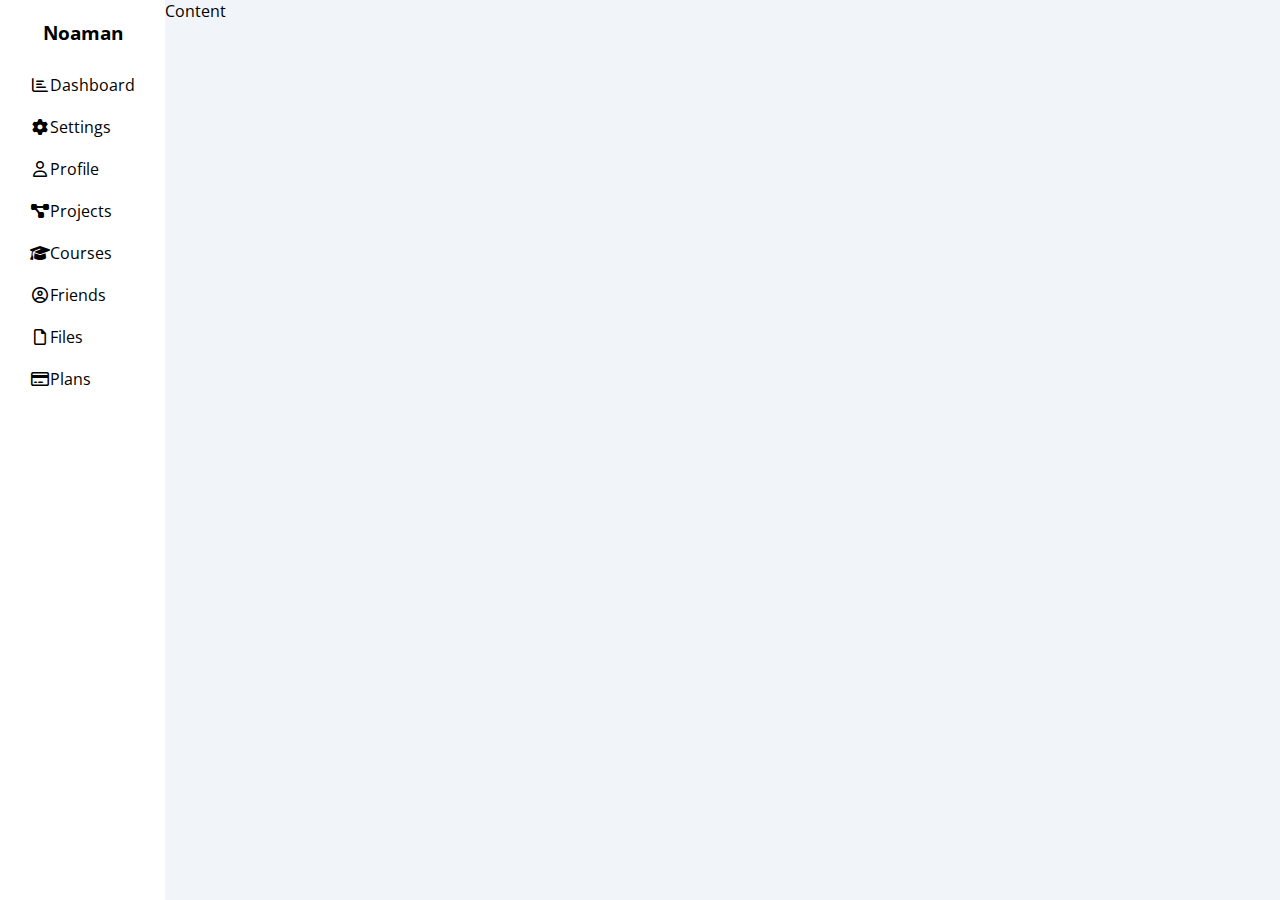
==== index.html @ 3644fedb "Set The Aside" ====
<!DOCTYPE html>
<html lang="en">

<head>
  <meta charset="UTF-8">
  <meta http-equiv="X-UA-Compatible" content="IE=edge">
  <meta name="viewport" content="width=device-width, initial-scale=1.0">
  <link rel="stylesheet" href="CSS/master.css">
  <link rel="stylesheet" href="CSS/framework.css">
  <link rel="stylesheet" href="CSS/all.min.css">

  <link rel="preconnect" href="https://fonts.googleapis.com">
  <link rel="preconnect" href="https://fonts.gstatic.com" crossorigin>
  <link href="https://fonts.googleapis.com/css2?family=Open+Sans:wght@300;500&display=swap" rel="stylesheet">


  <title>Noaman ? Template 4 Elzero</title>
</head>

<body>

  <main class="d-flex">
    <aside class="bg-white p-20 p-relative">
      <h3 class="p-relative text-c mt-0">Noaman</h3>
      <ul>
        <li><a class="active d-flex align-center fs-14 c-black rad-6 p-10" href="index.html" class="active"><i class="fa-regular fa-chart-bar fa-fw"></i><span>Dashboard</span></a></li>
        <li><a class="d-flex align-center fs-14 c-black rad-6 p-10" href="setting.html"><i class="fa-solid fa-gear fa-fw"></i><span>Settings</span></a></li>
        <li><a class="d-flex align-center fs-14 c-black rad-6 p-10" href="profile.html"><i class="fa-regular fa-user fa-fw"></i><span>Profile</span></a></li>
        <li><a class="d-flex align-center fs-14 c-black rad-6 p-10" href="projects.html"><i class="fa-solid fa-diagram-project fa-fw"></i><span>Projects</span></a></li>
        <li><a class="d-flex align-center fs-14 c-black rad-6 p-10" href="courses.html"><i class= "fa-solid fa-graduation-cap fa-fw"></i><span>Courses</span></a></li>
        <li><a class="d-flex align-center fs-14 c-black rad-6 p-10" href="friends.html"><i class= "fa-regular fa-circle-user fa-fw"></i><span>Friends</span></a></li>
        <li><a class="d-flex align-center fs-14 c-black rad-6 p-10" href="files.html"><i class= "fa-regular fa-file fa-fw"></i><span>Files</span></a></li>
        <li><a class="d-flex align-center fs-14 c-black rad-6 p-10" href="plans.html"><i class= "fa-regular fa-credit-card fa-fw"></i><span>Plans</span></a></li>
      </ul>

    </aside>
    <section class="content">Content</section>
  </main>

</body>

</html>
---- CSS/master.css ----
* {
  box-sizing: border-box;
}

body {
  margin: 0;
  font-family: "Open Sans", sans-serif;
}
*:focus {
  outline: none;
}
a {
  text-decoration: none;
}

ul {
  list-style: none;
  padding: 0;
}
main {
  min-height: 100vh;
  background-color: #f1f5f9;
}
body { background-color: #eee;}
---- CSS/framework.css ----
.p-10 {
  padding: 10px;
}
.p-20 {
  padding: 20px;
}
.pt-20 {
  padding-top: 20px;
}
 
.m-20 {
  margin: 20px;
}
.mt-0 {
  margin-top: 0;
}

.bg-eee {
  background-color: #eee;
}
.bg-white {
  background-color: white;
}

.c-black {
  color: black;
}

.rad-6 {
  border-radius: 6px;
}

.d-flex {
  display: flex;
}
.align-center {
  align-items: center;
}
.p-relative {
  position: relative;
}

.text-c {
  text-align: center;
}

.fs-16 {
  font-size: 16px;
}
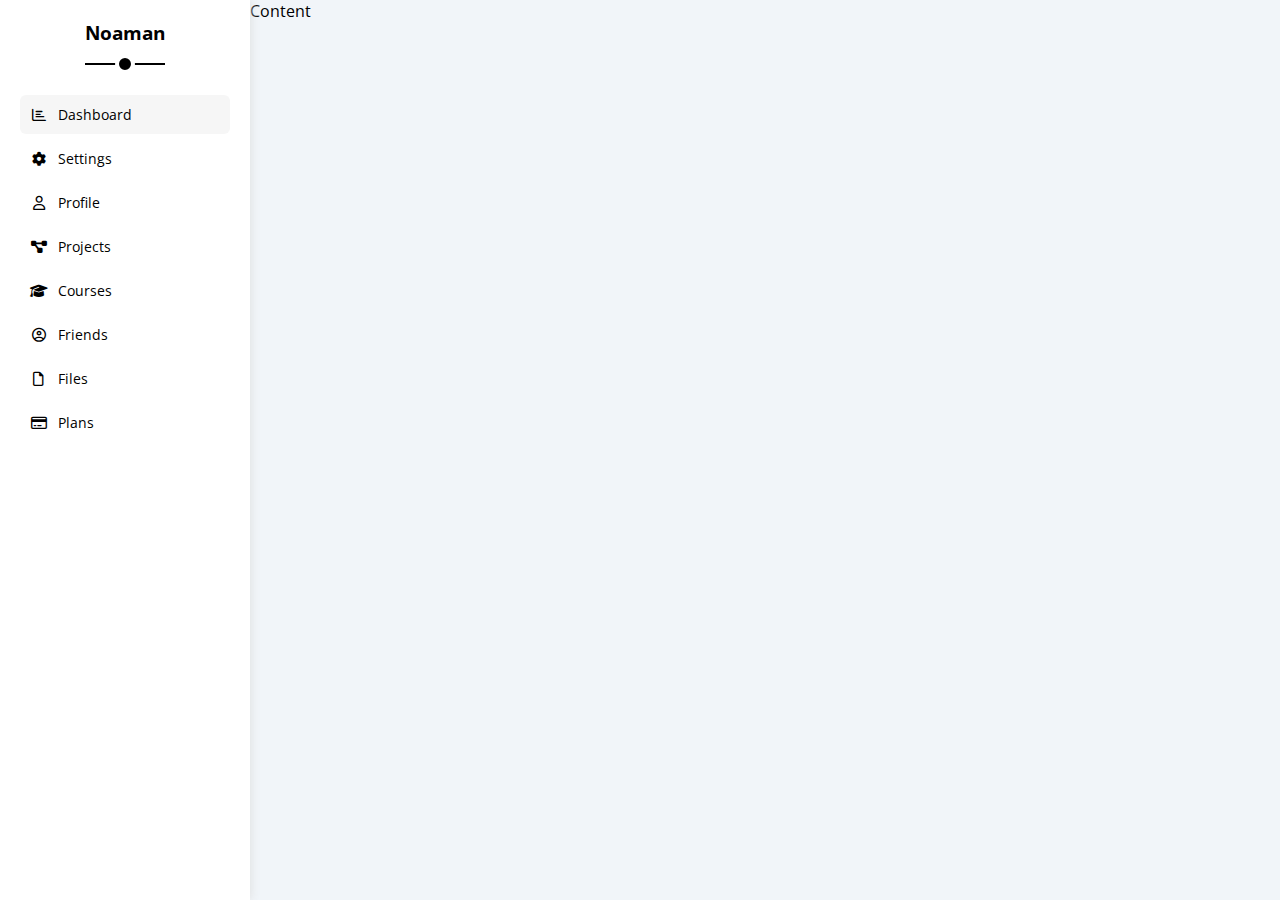
==== commit 5b5f0762: "Aside Is Done" ====
--- a/index.html
+++ b/index.html
@@ -5,14 +5,14 @@
   <meta charset="UTF-8">
   <meta http-equiv="X-UA-Compatible" content="IE=edge">
   <meta name="viewport" content="width=device-width, initial-scale=1.0">
-  <link rel="stylesheet" href="CSS/master.css">
+  <link rel="stylesheet" href="CSS/all.min.css">
   <link rel="stylesheet" href="CSS/framework.css">
-  <link rel="stylesheet" href="CSS/all.min.css">
-
+  <link rel="stylesheet" href="CSS/style.css">
+  
   <link rel="preconnect" href="https://fonts.googleapis.com">
   <link rel="preconnect" href="https://fonts.gstatic.com" crossorigin>
   <link href="https://fonts.googleapis.com/css2?family=Open+Sans:wght@300;500&display=swap" rel="stylesheet">
-
+  
 
   <title>Noaman ? Template 4 Elzero</title>
 </head>
@@ -20,19 +20,18 @@
 <body>
 
   <main class="d-flex">
-    <aside class="bg-white p-20 p-relative">
+    <aside class="aside bg-white p-20 p-relative">
       <h3 class="p-relative text-c mt-0">Noaman</h3>
       <ul>
-        <li><a class="active d-flex align-center fs-14 c-black rad-6 p-10" href="index.html" class="active"><i class="fa-regular fa-chart-bar fa-fw"></i><span>Dashboard</span></a></li>
-        <li><a class="d-flex align-center fs-14 c-black rad-6 p-10" href="setting.html"><i class="fa-solid fa-gear fa-fw"></i><span>Settings</span></a></li>
-        <li><a class="d-flex align-center fs-14 c-black rad-6 p-10" href="profile.html"><i class="fa-regular fa-user fa-fw"></i><span>Profile</span></a></li>
-        <li><a class="d-flex align-center fs-14 c-black rad-6 p-10" href="projects.html"><i class="fa-solid fa-diagram-project fa-fw"></i><span>Projects</span></a></li>
-        <li><a class="d-flex align-center fs-14 c-black rad-6 p-10" href="courses.html"><i class= "fa-solid fa-graduation-cap fa-fw"></i><span>Courses</span></a></li>
-        <li><a class="d-flex align-center fs-14 c-black rad-6 p-10" href="friends.html"><i class= "fa-regular fa-circle-user fa-fw"></i><span>Friends</span></a></li>
-        <li><a class="d-flex align-center fs-14 c-black rad-6 p-10" href="files.html"><i class= "fa-regular fa-file fa-fw"></i><span>Files</span></a></li>
-        <li><a class="d-flex align-center fs-14 c-black rad-6 p-10" href="plans.html"><i class= "fa-regular fa-credit-card fa-fw"></i><span>Plans</span></a></li>
+        <li><a class="active d-flex align-center fs-14 c-black rad-6 p-10" href="index.html" class="active"><i class="fa-regular fa-chart-bar fa-fw"></i><span class="hide-mobile">Dashboard</span></a></li>
+        <li><a class="d-flex align-center fs-14 c-black rad-6 p-10" href="setting.html"><i class="fa-solid fa-gear fa-fw"></i><span class="hide-mobile">Settings</span></a></li>
+        <li><a class="d-flex align-center fs-14 c-black rad-6 p-10" href="profile.html"><i class="fa-regular fa-user fa-fw"></i><span class="hide-mobile">Profile</span></a></li>
+        <li><a class="d-flex align-center fs-14 c-black rad-6 p-10" href="projects.html"><i class="fa-solid fa-diagram-project fa-fw"></i><span class="hide-mobile">Projects</span></a></li>
+        <li><a class="d-flex align-center fs-14 c-black rad-6 p-10" href="courses.html"><i class= "fa-solid fa-graduation-cap fa-fw"></i><span class="hide-mobile">Courses</span></a></li>
+        <li><a class="d-flex align-center fs-14 c-black rad-6 p-10" href="friends.html"><i class= "fa-regular fa-circle-user fa-fw"></i><span class="hide-mobile">Friends</span></a></li>
+        <li><a class="d-flex align-center fs-14 c-black rad-6 p-10" href="files.html"><i class= "fa-regular fa-file fa-fw"></i><span class="hide-mobile">Files</span></a></li>
+        <li><a class="d-flex align-center fs-14 c-black rad-6 p-10" href="plans.html"><i class= "fa-regular fa-credit-card fa-fw"></i><span class="hide-mobile">Plans</span></a></li>
       </ul>
-
     </aside>
     <section class="content">Content</section>
   </main>
--- a/CSS/framework.css
+++ b/CSS/framework.css
@@ -1,4 +1,4 @@
-
+/* Padding */
 .p-10 {
   padding: 10px;
 }
@@ -9,6 +9,7 @@
   padding-top: 20px;
 }
  
+/* Margin */
 .m-20 {
   margin: 20px;
 }
@@ -16,6 +17,7 @@
   margin-top: 0;
 }
 
+/* BG Color */
 .bg-eee {
   background-color: #eee;
 }
@@ -23,30 +25,41 @@
   background-color: white;
 }
 
+/* Color */
 .c-black {
   color: black;
 }
 
-.rad-6 {
-  border-radius: 6px;
-}
-
+/* Flex */
 .d-flex {
   display: flex;
 }
 .align-center {
   align-items: center;
 }
+
 .p-relative {
   position: relative;
 }
 
+
+/* Font */
 .text-c {
   text-align: center;
 }
 
-.fs-16 {
-  font-size: 16px;
+.fs-14 {
+  font-size: 14px;
+}
+/* Border */
+.rad-6 {
+  border-radius: 6px;
 }
 
+/* Mobile Style */
+@media (max-width: 767px) {
+  .hide-mobile {
+    display: none;
+  }
+}
 
--- a/CSS/style.css
+++ b/CSS/style.css
@@ -0,0 +1,87 @@
+
+* {
+  box-sizing: border-box;
+  --main-transition: .25s
+}
+
+body {
+  margin: 0;
+  font-family: "Open Sans", sans-serif;
+}
+*:focus {
+  outline: none;
+}
+a {
+  text-decoration: none;
+}
+
+ul {
+  list-style: none;
+  padding: 0;
+}
+main {
+  min-height: 100vh;
+  background-color: #f1f5f9;
+}
+body { background-color: #eee;}
+
+
+/* Section Sidebar */
+
+.aside {
+  width: 250px;
+  box-shadow: 0 0 10px #ddd;
+}
+.aside > h3 {
+  margin-bottom: 50px;
+}
+.aside > h3::before,
+.aside > h3::after {
+  content: "";
+  position: absolute;
+  left: 50%;
+  transform: translateX(-50%);
+  background-color: black;
+}
+.aside > h3::before {
+  width: 80px;
+  height: 2px;
+  bottom: -20px;
+}
+.aside > h3::after {
+  width: 12px;
+  height: 12px;
+  border-radius: 50%;
+  border: 4px solid white;
+  bottom: -29px;
+}
+
+.aside ul li a {
+  transition: var(--main-transition, .25s);
+  margin-bottom: 5px;
+}
+.aside ul li a span {
+  margin-left: 10px;
+  font-size: 14px;
+}
+.aside ul li a:is(.active, :hover) {
+  background-color: #f6f6f6;
+} 
+
+@media (max-width: 767px) {
+  .aside {
+    width: 62px;
+    padding: 10px;
+  }
+  .aside > h3 {
+    font-size: 10px;
+    margin-bottom: 15px;
+  }
+  .aside > h3::before,
+  .aside > h3::after {
+    display: none;
+  }
+  .aside ul li a i {
+    width: 100%;
+  }
+}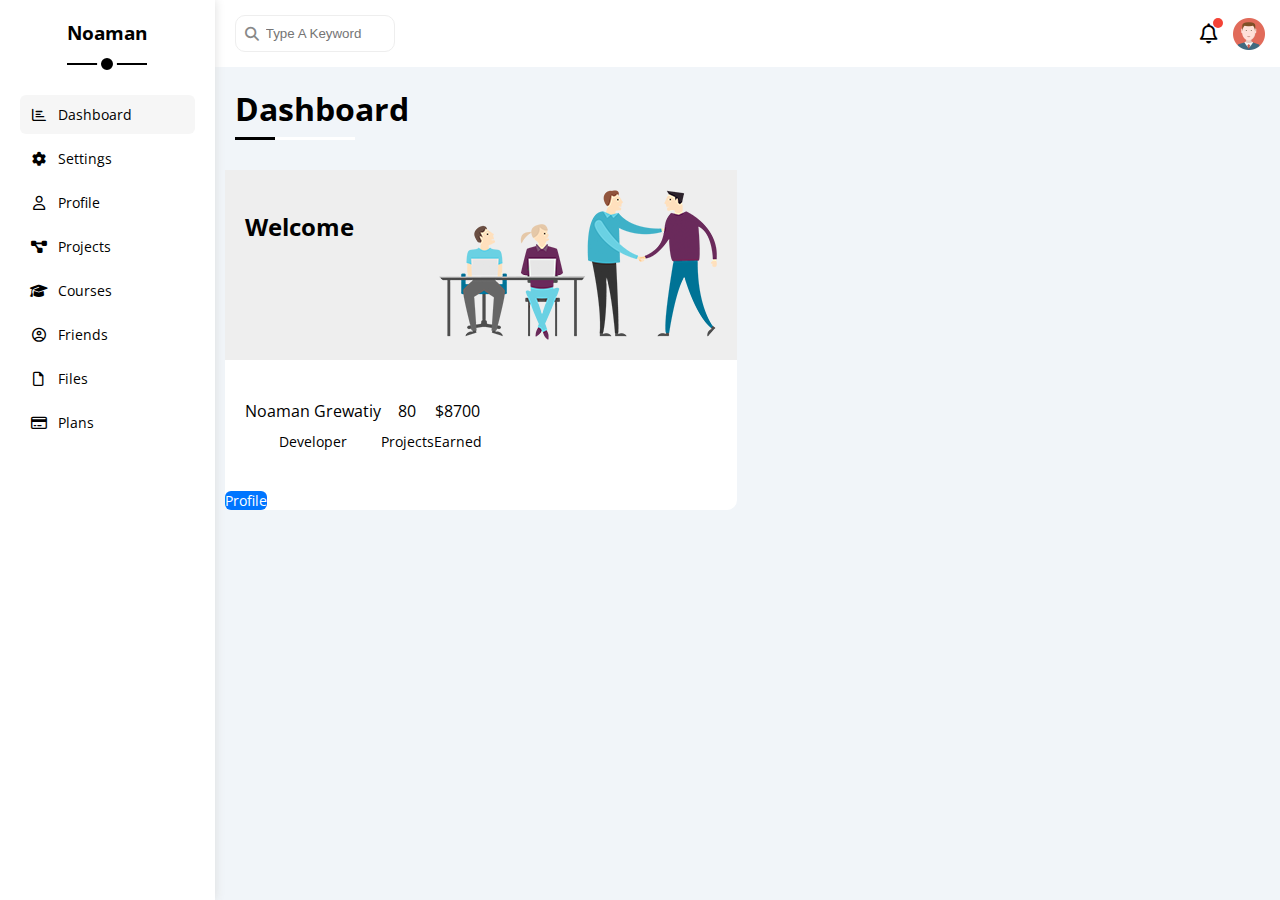
==== commit 60c5a223: "Welcome Page" ====
--- a/index.html
+++ b/index.html
@@ -8,11 +8,11 @@
   <link rel="stylesheet" href="CSS/all.min.css">
   <link rel="stylesheet" href="CSS/framework.css">
   <link rel="stylesheet" href="CSS/style.css">
-  
+
   <link rel="preconnect" href="https://fonts.googleapis.com">
   <link rel="preconnect" href="https://fonts.gstatic.com" crossorigin>
   <link href="https://fonts.googleapis.com/css2?family=Open+Sans:wght@300;500&display=swap" rel="stylesheet">
-  
+
 
   <title>Noaman ? Template 4 Elzero</title>
 </head>
@@ -23,17 +23,61 @@
     <aside class="aside bg-white p-20 p-relative">
       <h3 class="p-relative text-c mt-0">Noaman</h3>
       <ul>
-        <li><a class="active d-flex align-center fs-14 c-black rad-6 p-10" href="index.html" class="active"><i class="fa-regular fa-chart-bar fa-fw"></i><span class="hide-mobile">Dashboard</span></a></li>
-        <li><a class="d-flex align-center fs-14 c-black rad-6 p-10" href="setting.html"><i class="fa-solid fa-gear fa-fw"></i><span class="hide-mobile">Settings</span></a></li>
-        <li><a class="d-flex align-center fs-14 c-black rad-6 p-10" href="profile.html"><i class="fa-regular fa-user fa-fw"></i><span class="hide-mobile">Profile</span></a></li>
-        <li><a class="d-flex align-center fs-14 c-black rad-6 p-10" href="projects.html"><i class="fa-solid fa-diagram-project fa-fw"></i><span class="hide-mobile">Projects</span></a></li>
-        <li><a class="d-flex align-center fs-14 c-black rad-6 p-10" href="courses.html"><i class= "fa-solid fa-graduation-cap fa-fw"></i><span class="hide-mobile">Courses</span></a></li>
-        <li><a class="d-flex align-center fs-14 c-black rad-6 p-10" href="friends.html"><i class= "fa-regular fa-circle-user fa-fw"></i><span class="hide-mobile">Friends</span></a></li>
-        <li><a class="d-flex align-center fs-14 c-black rad-6 p-10" href="files.html"><i class= "fa-regular fa-file fa-fw"></i><span class="hide-mobile">Files</span></a></li>
-        <li><a class="d-flex align-center fs-14 c-black rad-6 p-10" href="plans.html"><i class= "fa-regular fa-credit-card fa-fw"></i><span class="hide-mobile">Plans</span></a></li>
+        <li><a class="active d-flex align-center fs-14 c-black rad-6 p-10" href="index.html" class="active"><i
+              class="fa-regular fa-chart-bar fa-fw"></i><span class="hide-mobile">Dashboard</span></a></li>
+        <li><a class="d-flex align-center fs-14 c-black rad-6 p-10" href="setting.html"><i
+              class="fa-solid fa-gear fa-fw"></i><span class="hide-mobile">Settings</span></a></li>
+        <li><a class="d-flex align-center fs-14 c-black rad-6 p-10" href="profile.html"><i
+              class="fa-regular fa-user fa-fw"></i><span class="hide-mobile">Profile</span></a></li>
+        <li><a class="d-flex align-center fs-14 c-black rad-6 p-10" href="projects.html"><i
+              class="fa-solid fa-diagram-project fa-fw"></i><span class="hide-mobile">Projects</span></a></li>
+        <li><a class="d-flex align-center fs-14 c-black rad-6 p-10" href="courses.html"><i
+              class="fa-solid fa-graduation-cap fa-fw"></i><span class="hide-mobile">Courses</span></a></li>
+        <li><a class="d-flex align-center fs-14 c-black rad-6 p-10" href="friends.html"><i
+              class="fa-regular fa-circle-user fa-fw"></i><span class="hide-mobile">Friends</span></a></li>
+        <li><a class="d-flex align-center fs-14 c-black rad-6 p-10" href="files.html"><i
+              class="fa-regular fa-file fa-fw"></i><span class="hide-mobile">Files</span></a></li>
+        <li><a class="d-flex align-center fs-14 c-black rad-6 p-10" href="plans.html"><i
+              class="fa-regular fa-credit-card fa-fw"></i><span class="hide-mobile">Plans</span></a></li>
       </ul>
     </aside>
-    <section class="content">Content</section>
+    
+    <section class="content w-full">
+      <!-- Start Head -->
+      <div class="head bg-white p-15 between-flex ">
+        <div class="search p-relative">
+          <input class="p-10 rad-10 border-c" type="search" placeholder="Type A Keyword">
+        </div>
+        <div class="icons d-flex align-center">
+          <span class="notification p-relative">
+            <i class="fa-regular fa-bell fa-lg"></i>
+          </span>
+          <img src="imgs/avatar.png" alt="avatar">
+        </div>
+      </div>
+      <!-- End Head -->
+      
+      <h1 class="p-relative">Dashboard</h1>
+      <div class="wrapper d-grid gap-20 mt-20 mb-20 ml-10 mr-10">
+        <div class="welcome bg-white rad-10 text-c-mobile block-mobile">
+          <div class="intro p-20 d-flex space-between bg-eee">
+            <div>
+              <h2 class="m-0">Welcome</h2>
+              <p class="c-grey mt-5"></p>
+            </div>
+            <img src="imgs/welcome.png" alt="welcome">
+          </div>
+          
+          <div class="body text-c d-flex p-20 mt-20 mb-20 block-mobile">
+            <div>Noaman Grewatiy<span class="d-block c-grey fs-14 mt-10">Developer</span></div>
+            <div>80<span class="d-block c-grey fs-14 mt-10">Projects</span></div>
+            <div>$8700<span class="d-block c-grey fs-14 mt-10">Earned</span></div>
+          </div>
+          <a href="profile.html" class="visit d-block fs-14 rad-6 bg-blue c-white w-fit">Profile</a>
+        </div>
+      </div>
+
+    </section>
   </main>
 
 </body>
--- a/CSS/framework.css
+++ b/CSS/framework.css
@@ -1,9 +1,21 @@
+:root {
+  
+  --blue-color: #0075ff;
+  --blue-alt-color: #0d69d5;
+  --orange-color: #f59e0b;
+  --red-color: #f44336;
+  --grey-color: #888;
+}
+
 /* Padding */
 .p-10 {
   padding: 10px;
 }
 .p-20 {
   padding: 20px;
+}
+.p-15 {
+  padding: 15px;
 }
 .pt-20 {
   padding-top: 20px;
@@ -17,6 +29,31 @@
   margin-top: 0;
 }
 
+.mt-20 {
+  margin-top: 20px;
+}
+
+.mt-10 {
+  margin-top: 10px;
+}
+.mt-5 {
+  margin-top: 5px;
+}
+.mr-10 {
+  margin-right: 10px;
+}
+.mb-20 {
+  margin-bottom: 20px;
+}
+
+.ml-10 {
+  margin-left: 10px;
+}
+.d-block {
+  display: block;
+}
+
+
 /* BG Color */
 .bg-eee {
   background-color: #eee;
@@ -25,10 +62,22 @@
   background-color: white;
 }
 
+.bg-blue {
+  background-color: var(--blue-color, #0075ff);
+}
+
 /* Color */
 .c-black {
   color: black;
 }
+.c-gry {
+  color: var(--grey-color, #888);
+}
+.c-white {
+  color: white;
+}
+
+
 
 /* Flex */
 .d-flex {
@@ -37,10 +86,27 @@
 .align-center {
   align-items: center;
 }
-
+.space-between {
+  justify-content: space-between;
+}
 .p-relative {
   position: relative;
 }
+
+/* Grid */
+.d-grid {
+  display: grid;
+}
+.gap-20 {
+  gap: 20px;
+}
+
+@media (max-width: 767px) {
+  .block-mobile {
+    display: block ;
+  }
+}
+
 
 
 /* Font */
@@ -48,13 +114,47 @@
   text-align: center;
 }
 
+@media (max-width: 767px) {
+  .text-c-mobile {
+    text-align: center;
+  }
+}
+
+
 .fs-14 {
   font-size: 14px;
 }
 /* Border */
+.rad-10 {
+  border-radius: 10px;
+}
 .rad-6 {
   border-radius: 6px;
 }
+
+.border-c {
+  border: 1px solid #eee;
+}
+
+
+/* Width & Height */
+.w-full {
+  width: 100%;
+}
+.w-fit {
+  width: fit-content;
+}
+
+
+/* Start Component */
+.between-flex {
+  display: flex;
+  justify-content: space-between;
+  align-items: center;
+}
+/* End Component */
+
+
 
 /* Mobile Style */
 @media (max-width: 767px) {
@@ -63,3 +163,5 @@
   }
 }
 
+
+
--- a/CSS/style.css
+++ b/CSS/style.css
@@ -1,3 +1,12 @@
+:root {
+  
+  --blue-color: #0075ff;
+  --blue-alt-color: #0d69d5;
+  --orange-color: #f59e0b;
+  --red-color: #f44336;
+  --grey-color: #888;
+}
+
 
 * {
   box-sizing: border-box;
@@ -18,6 +27,19 @@
 ul {
   list-style: none;
   padding: 0;
+}
+::-webkit-scrollbar {
+  width: 15px;
+}
+::-webkit-scrollbar-track {
+  background-color: white;
+}
+::-webkit-scrollbar-thumb {
+  background-color: var(--blue-color, #0075ff);
+}
+::-webkit-scrollbar-thumb::hover {
+  background-color: var(--blue-alt-color, #0d69d5);
+
 }
 main {
   min-height: 100vh;
@@ -70,7 +92,7 @@
 
 @media (max-width: 767px) {
   .aside {
-    width: 62px;
+    width: 60px;
     padding: 10px;
   }
   .aside > h3 {
@@ -84,4 +106,82 @@
   .aside ul li a i {
     width: 100%;
   }
-}+}
+
+
+/* Section Content Start */
+.content {
+  overflow: hidden;
+}
+.content .head .search::before {
+  font-family: var(--fa-style-family-classic);
+  content: "\f002";
+  font-weight: 900;
+  position: absolute;
+  left: 15px;
+  top: 50%;
+  transform: translateY(-50%);
+  font-size: 14px;
+  color: var(--grey-color);
+}
+.content .head .search input {
+  margin-left: 5px;
+  padding-left: 30px;
+  width: 160px;
+  transition: width 0.3s;
+}
+.content .head .search input:focus {
+  width: 200px;
+}
+.content .head .search input:focus::placeholder {
+  opacity: 0;
+}
+.content .head .icons .notification::before {
+  content: "";
+  position: absolute;
+  display: block;
+  width: 10px;
+  height: 10px;
+  background-color: var(--red-color);
+  border-radius: 50%;
+  right: -5px;
+  top: -5px;
+}
+.content .head .icons img {
+  width: 32px;
+  height: 32px;
+  margin-left: 15px;
+}
+
+h1 {
+  margin: 20px 20px 40px;
+
+}
+h1::before, h1::after {
+  content: "";
+  position: absolute;
+  height: 3px;
+  bottom: -10px;
+  left: 0;
+}
+h1::before {
+  background-color: white;
+  width: 120px;
+}
+h1::after {
+  background-color: black;
+  width: 40px;
+}
+
+.wrapper {
+  grid-template-columns: repeat(auto-fill, minmax(450px, 1fr));
+}
+@media (max-width: 767px) {
+  .wrapper {
+    grid-template-columns: minmax(200px, 1fr);
+    margin-left: 10px;
+    margin-right: 10px;
+    gap: 10px;
+  }
+}
+/* Section Content End */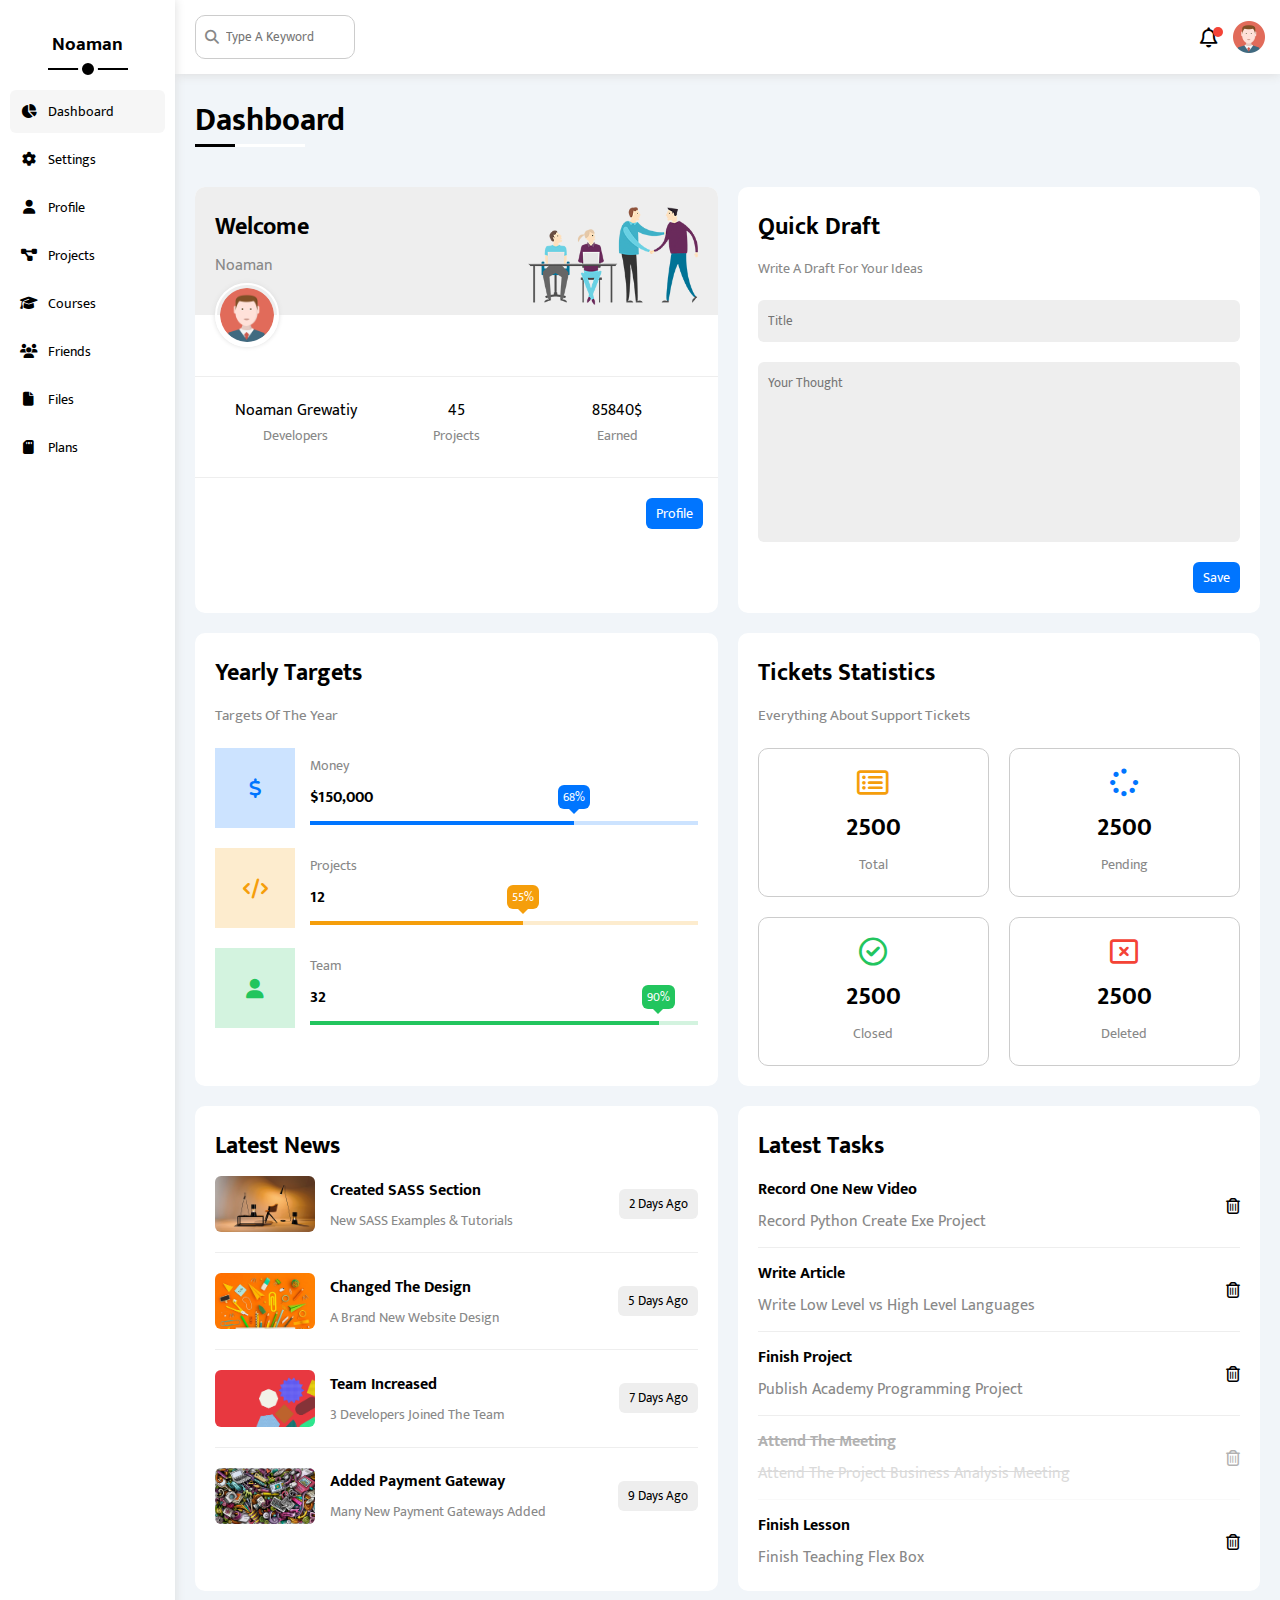
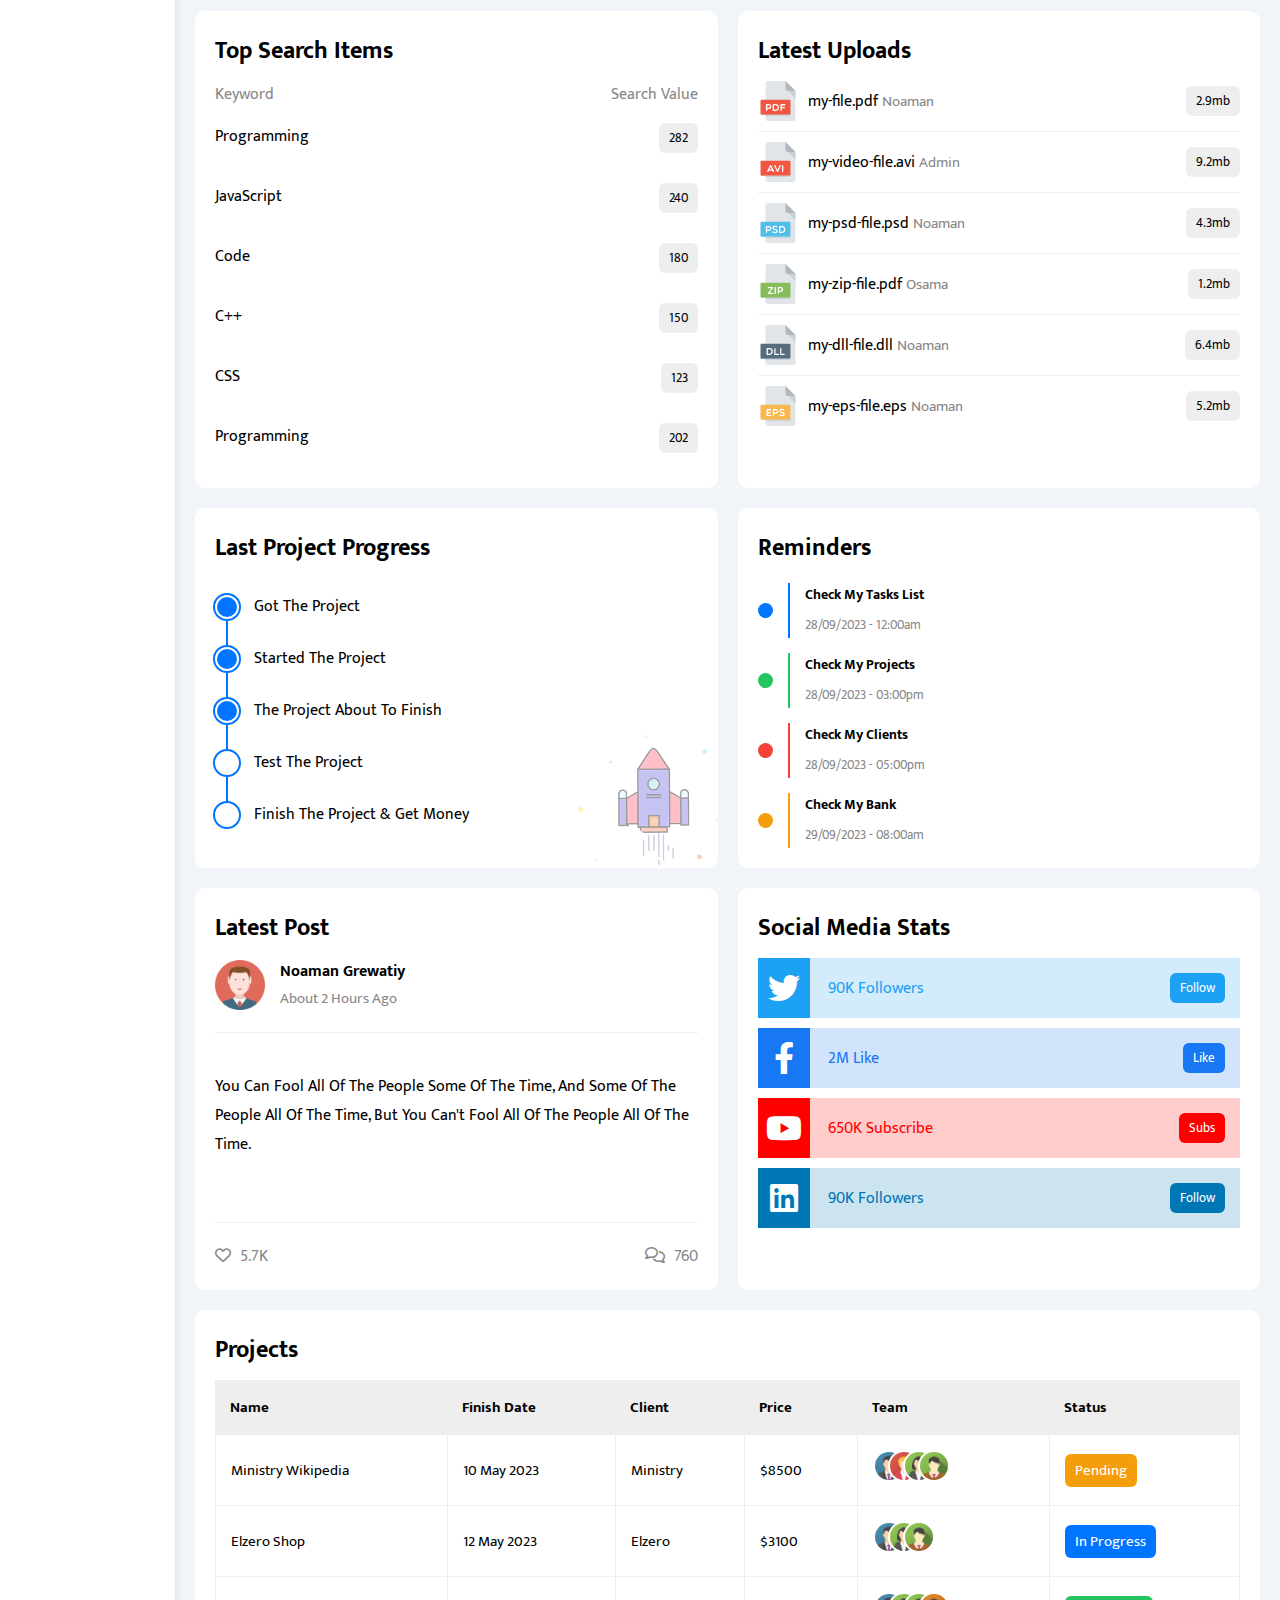
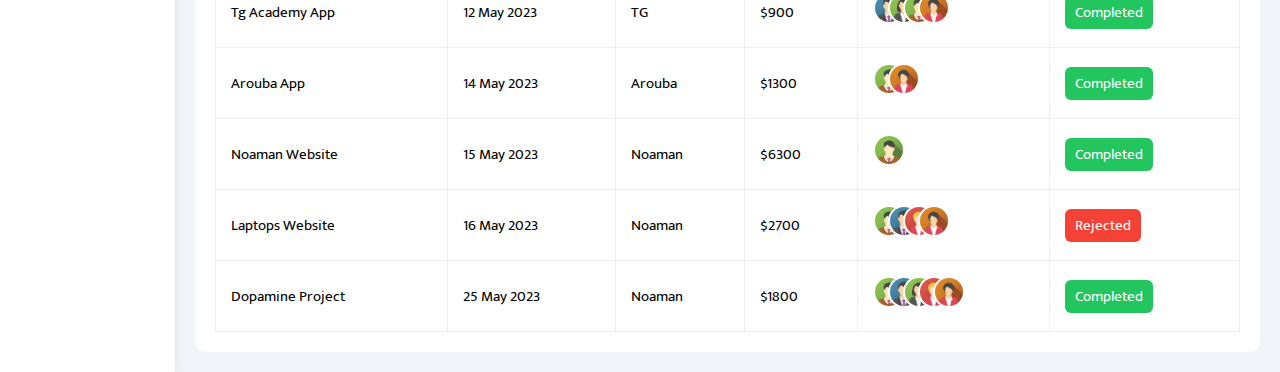
==== commit 850e8297: "Start Again" ====
--- a/index.html
+++ b/index.html
@@ -5,81 +5,633 @@
   <meta charset="UTF-8">
   <meta http-equiv="X-UA-Compatible" content="IE=edge">
   <meta name="viewport" content="width=device-width, initial-scale=1.0">
-  <link rel="stylesheet" href="CSS/all.min.css">
+  <title>Dashboard</title>
+
+  <link rel="preconnect" href="https://fonts.googleapis.com">
+  <link rel="preconnect" href="https://fonts.gstatic.com" crossorigin>
+  <link href="https://fonts.googleapis.com/css2?family=Mukta:wght@200;300;400;500;600;700;800&display=swap"
+    rel="stylesheet">
+  <link rel="icon" href="imgs/avatar.png">
+  <link rel="preconnect" href="https://fonts.googleapis.com">
+  <link rel="preconnect" href="https://fonts.gstatic.com" crossorigin>
+  <link
+    href="https://fonts.googleapis.com/css2?family=Open+Sans:ital,wght@0,300;0,400;0,500;0,600;0,700;0,800;1,300;1,400;1,500;1,600;1,700;1,800&display=swap"
+    rel="stylesheet">
+
+    <link rel="stylesheet" href="CSS/all.min.css">
   <link rel="stylesheet" href="CSS/framework.css">
   <link rel="stylesheet" href="CSS/style.css">
-
-  <link rel="preconnect" href="https://fonts.googleapis.com">
-  <link rel="preconnect" href="https://fonts.gstatic.com" crossorigin>
-  <link href="https://fonts.googleapis.com/css2?family=Open+Sans:wght@300;500&display=swap" rel="stylesheet">
-
-
-  <title>Noaman ? Template 4 Elzero</title>
 </head>
 
 <body>
-
-  <main class="d-flex">
-    <aside class="aside bg-white p-20 p-relative">
-      <h3 class="p-relative text-c mt-0">Noaman</h3>
+  <main class="page d-flex">
+    <aside class="sidebar bg-white p-10 p-relative">
+      <h3 class="p-relative text-c">Noaman</h3>
       <ul>
-        <li><a class="active d-flex align-center fs-14 c-black rad-6 p-10" href="index.html" class="active"><i
-              class="fa-regular fa-chart-bar fa-fw"></i><span class="hide-mobile">Dashboard</span></a></li>
-        <li><a class="d-flex align-center fs-14 c-black rad-6 p-10" href="setting.html"><i
-              class="fa-solid fa-gear fa-fw"></i><span class="hide-mobile">Settings</span></a></li>
-        <li><a class="d-flex align-center fs-14 c-black rad-6 p-10" href="profile.html"><i
-              class="fa-regular fa-user fa-fw"></i><span class="hide-mobile">Profile</span></a></li>
-        <li><a class="d-flex align-center fs-14 c-black rad-6 p-10" href="projects.html"><i
-              class="fa-solid fa-diagram-project fa-fw"></i><span class="hide-mobile">Projects</span></a></li>
-        <li><a class="d-flex align-center fs-14 c-black rad-6 p-10" href="courses.html"><i
-              class="fa-solid fa-graduation-cap fa-fw"></i><span class="hide-mobile">Courses</span></a></li>
-        <li><a class="d-flex align-center fs-14 c-black rad-6 p-10" href="friends.html"><i
-              class="fa-regular fa-circle-user fa-fw"></i><span class="hide-mobile">Friends</span></a></li>
-        <li><a class="d-flex align-center fs-14 c-black rad-6 p-10" href="files.html"><i
-              class="fa-regular fa-file fa-fw"></i><span class="hide-mobile">Files</span></a></li>
-        <li><a class="d-flex align-center fs-14 c-black rad-6 p-10" href="plans.html"><i
-              class="fa-regular fa-credit-card fa-fw"></i><span class="hide-mobile">Plans</span></a></li>
+        <li><a class="active d-flex align-center fs-14 c-black rad-6 p-10" href="index.html">
+            <i class="fa-solid fa-chart-pie fa-fw"></i>
+            <span class="hide-mobile">Dashboard</span>
+          </a></li>
+
+        <li><a class="d-flex align-center fs-14 c-black rad-6 p-10" href="index.html">
+            <i class="fa-solid fa-gear fa-fw"></i>
+            <span class="hide-mobile">Settings</span>
+          </a></li>
+
+        <li><a class="d-flex align-center fs-14 c-black rad-6 p-10" href="index.html">
+            <i class="fa-solid fa-user fa-fw"></i>
+            <span class="hide-mobile">Profile</span>
+          </a></li>
+
+        <li><a class="d-flex align-center fs-14 c-black rad-6 p-10" href="index.html">
+            <i class="fa-solid fa-diagram-project fa-fw"></i>
+            <span class="hide-mobile">Projects</span>
+          </a></li>
+
+        <li><a class="d-flex align-center fs-14 c-black rad-6 p-10" href="index.html">
+            <i class="fa-solid fa-graduation-cap fa-fw"></i>
+            <span class="hide-mobile">Courses</span>
+          </a></li>
+
+        <li><a class="d-flex align-center fs-14 c-black rad-6 p-10" href="index.html">
+            <i class="fa-solid fa-users fa-fw"></i>
+            <span class="hide-mobile">Friends</span>
+          </a></li>
+
+        <li><a class="d-flex align-center fs-14 c-black rad-6 p-10" href="index.html">
+            <i class="fa-solid fa-file fa-fw"></i>
+            <span class="hide-mobile">Files</span>
+          </a></li>
+
+        <li><a class="d-flex align-center fs-14 c-black rad-6 p-10" href="index.html">
+            <i class="fa-solid fa-sd-card fa-fw"></i>
+            <span class="hide-mobile">Plans</span>
+          </a></li>
       </ul>
     </aside>
-    
-    <section class="content w-full">
-      <!-- Start Head -->
-      <div class="head bg-white p-15 between-flex ">
+
+    <section class="content w-full h-flow">
+      <div class="head bg-white p-15 between-flex">
         <div class="search p-relative">
-          <input class="p-10 rad-10 border-c" type="search" placeholder="Type A Keyword">
+          <input class="p-10 border-c rad-10" type="search" placeholder="Type A Keyword">
         </div>
         <div class="icons d-flex align-center">
-          <span class="notification p-relative">
-            <i class="fa-regular fa-bell fa-lg"></i>
+          <span class="notification p-relative d-flex">
+            <i class="fa-regular fa-bell fa-lg click"></i>
           </span>
-          <img src="imgs/avatar.png" alt="avatar">
+          <img class="click" src="imgs/avatar.png" alt="avatar">
         </div>
       </div>
-      <!-- End Head -->
-      
+
       <h1 class="p-relative">Dashboard</h1>
-      <div class="wrapper d-grid gap-20 mt-20 mb-20 ml-10 mr-10">
+
+      <div class="wrapper d-grid gap-20">
+
         <div class="welcome bg-white rad-10 text-c-mobile block-mobile">
           <div class="intro p-20 d-flex space-between bg-eee">
             <div>
               <h2 class="m-0">Welcome</h2>
-              <p class="c-grey mt-5"></p>
-            </div>
-            <img src="imgs/welcome.png" alt="welcome">
-          </div>
+              <p class="c-grey mt-5">Noaman</p>
+            </div>
+            <img class="hide-mobile" src="imgs/welcome.png" alt="welcome">
+          </div>
+          <img class="avatar" src="imgs/avatar.png" alt="avatar">
+          <div class="body text-c d-flex p-20 mt-20 mb-20 block-mobile">
+            <div>Noaman Grewatiy <span class="d-block c-grey mb-10 fs-14">Developers</span></div>
+            <div>45<span class="d-block c-grey mb-10 fs-14">Projects</span></div>
+            <div>85840$<span class="d-block c-grey mb-10 fs-14">Earned</span></div>
+          </div>
+
+          <a class="visit d-block fs-14 rad-6 bg-blue c-white w-fit btn-shape" href="profile.html">Profile</a>
+
+        </div>
+
+        <!-- Quick Draft Widget -->
+        <div class="quick-draft p-20 bg-white rad-10">
+          <h2 class="mt-0 mb-10">Quick Draft</h2>
+          <p class="mt-0 mb-20 c-grey fs-14">Write A Draft For Your Ideas</p>
+          <form action="">
+            <input class="d-block mb-20 w-full p-10 b-none bg-eee rad-6" type="text" placeholder="Title">
+            <textarea class="d-block mb-20 w-full p-10 b-none bg-eee rad-6" placeholder="Your Thought"></textarea>
+            <input class="save d-block fs-14 bg-blue c-white b-none w-fit btn-shape" type="submit" value="Save">
+          </form>
+        </div>
+
+        <!-- Targets Widget -->
+        <div class="targets p-20 bg-white rad-10">
+          <h2 class="mt-0 mb-10">Yearly Targets</h2>
+          <p class="mt-0 mb-20 c-grey fs-15">Targets Of The Year</p>
+          <div class="targets-row mb-20 blue center-flex">
+            <div class="icon center-flex">
+              <i class="fa-solid fa-dollar-sign fa-lg c-blue"></i>
+            </div>
+            <div class="details">
+              <span class="fs-14 c-grey">Money</span>
+              <span class="d-block mt-5 mb-10 fw-bold">$150,000</span>
+              <div class="progress p-relative">
+                <span class="bg-blue blue" style="width: 68%">
+                  <span class="bg-blue">
+                    68%
+                  </span>
+                </span>
+              </div>
+            </div>
+          </div>
+
+          <div class="targets-row mb-20 center-flex orange">
+            <div class="icon center-flex">
+              <i class="fa-solid fa-code fa-lg c-orange"></i>
+            </div>
+            <div class="details">
+              <span class="fs-14 c-grey">Projects</span>
+              <span class="d-block mt-5 mb-10 fw-bold">12</span>
+              <div class="progress p-relative">
+                <span class="bg-orange orange" style="width: 55%">
+                  <span class="bg-orange">
+                    55%
+                  </span>
+                </span>
+              </div>
+            </div>
+          </div>
+
+          <div class="targets-row mb-20 center-flex green">
+            <div class="icon center-flex">
+              <i class="fa-solid fa-user fa-lg c-green"></i>
+            </div>
+            <div class="details">
+              <span class="fs-14 c-grey">Team</span>
+              <span class="d-block mt-5 mb-10 fw-bold">32</span>
+              <div class="progress p-relative">
+                <span class="bg-green green" style="width: 90%">
+                  <span class="bg-green">
+                    90%
+                  </span>
+                </span>
+              </div>
+            </div>
+          </div>
+        </div>
+
+        <div class="tickets p-20 bg-white rad-10">
+          <h2 class="mt-0 mb-10">Tickets Statistics</h2>
+          <p class="mt-0 mb-20 c-grey fs-15">Everything About Support Tickets</p>
+          <div class="d-flex f-wrap gap-20 text-c">
+
+            <div class="box p-20 rad-10 fs-14 c-grey border-c">
+              <i class="fa-regular fa-rectangle-list fa-2x mb-10 c-orange"></i>
+              <span class="d-block c-black fw-bold fs-25 mb-5">2500</span>
+              Total
+            </div>
+
+            <div class="box p-20 rad-10 fs-14 c-grey border-c">
+              <i class="fa-solid fa-spinner fa-2x mb-10 c-blue"></i>
+              <span class="d-block c-black fw-bold fs-25 mb-5">2500</span>
+              Pending
+            </div>
+
+            <div class="box p-20 rad-10 fs-14 c-grey border-c">
+              <i class="fa-regular fa-circle-check fa-2x mb-10 c-green"></i>
+              <span class="d-block c-black fw-bold fs-25 mb-5">2500</span>
+              Closed
+            </div>
+
+            <div class="box p-20 rad-10 fs-14 c-grey border-c">
+              <i class="fa-regular fa-rectangle-xmark fa-2x mb-10 c-red"></i>
+              <span class="d-block c-black fw-bold fs-25 mb-5">2500</span>
+              Deleted
+            </div>
+
+
+          </div>
+        </div>
+
+        <div class="latest-news p-20 bg-white rad-10 text-c-mobile">
+          <h2 class="mt-0 mb-10">Latest News</h2>
+
+          <div class="news-row d-flex align-center p-relative">
+            <img src="imgs/news-01.png" alt="news">
+            <div class="info">
+              <h3>Created SASS Section</h3>
+              <p class="m-0 fs-14 c-grey">New SASS Examples & Tutorials</p>
+            </div>
+            <span class="btn-shape bg-eee fs-13 lable">2 Days Ago</span>
+          </div>
+
+          <div class="news-row d-flex align-center p-relative">
+            <img src="imgs/news-02.png" alt="news">
+            <div class="info">
+              <h3>Changed The Design</h3>
+              <p class="m-0 fs-14 c-grey">A Brand New Website Design</p>
+            </div>
+            <span class="btn-shape bg-eee fs-13 lable">5 Days Ago</span>
+          </div>
+
+          <div class="news-row d-flex align-center p-relative">
+            <img src="imgs/news-03.png" alt="news">
+            <div class="info">
+              <h3>Team Increased</h3>
+              <p class="m-0 fs-14 c-grey">3 Developers Joined The Team</p>
+            </div>
+            <span class="btn-shape bg-eee fs-13 lable">7 Days Ago</span>
+          </div>
+
+          <div class="news-row d-flex align-center p-relative">
+            <img src="imgs/news-04.png" alt="news">
+            <div class="info">
+              <h3>Added Payment Gateway</h3>
+              <p class="m-0 fs-14 c-grey">Many New Payment Gateways Added</p>
+            </div>
+            <span class="btn-shape bg-eee fs-13 lable">9 Days Ago</span>
+          </div>
+
+        </div>
+
+        <div class="tasks p-20 bg-white rad-10">
+          <h2 class="mt-0 mb-10">Latest Tasks</h2>
+          <div class="task-row between-flex">
+            <div class="info">
+              <h3 class="mt-0 mb-5 fs-16">Record One New Video</h3>
+              <p class="m-0 c-grey">Record Python Create Exe Project</p>
+            </div>
+            <i class="fa-regular fa-trash-can delete"></i>
+          </div>
+
+          <div class="task-row between-flex">
+            <div class="info">
+              <h3 class="mt-0 mb-5 fs-16">Write Article</h3>
+              <p class="m-0 c-grey">Write Low Level vs High Level Languages</p>
+            </div>
+            <i class="fa-regular fa-trash-can delete"></i>
+          </div>
+          <div class="task-row between-flex">
+            <div class="info">
+              <h3 class="mt-0 mb-5 fs-16">Finish Project</h3>
+              <p class="m-0 c-grey">Publish Academy Programming Project</p>
+            </div>
+            <i class="fa-regular fa-trash-can delete"></i>
+          </div>
+
+          <div class="task-row between-flex done">
+            <div class="info">
+              <h3 class="mt-0 mb-5 fs-16">Attend The Meeting</h3>
+              <p class="m-0 c-grey">Attend The Project Business Analysis Meeting</p>
+            </div>
+            <i class="fa-regular fa-trash-can delete"></i>
+          </div>
+          <div class="task-row between-flex">
+            <div class="info">
+              <h3 class="mt-0 mb-5 fs-16">Finish Lesson</h3>
+              <p class="m-0 c-grey">Finish Teaching Flex Box</p>
+            </div>
+            <i class="fa-regular fa-trash-can delete"></i>
+          </div>
+        </div>
+
+        <div class="search-items p-20 bg-white rad-10">
+          <h2 class="mt-0 mb-10">Top Search Items</h2>
+          <div class="items-head d-flex space-between c-grey">
+            <div>Keyword</div>
+            <div>Search Value</div>
+          </div>
+          <div class="items d-flex space-between pt-15 pb-15">
+            <span>Programming</span>
+            <span class="bg-eee fs-13 btn-shape">282</span>
+          </div>
+          <div class="items d-flex space-between pt-15 pb-15">
+            <span>JavaScript</span>
+            <span class="bg-eee fs-13 btn-shape">240</span>
+          </div>
+          <div class="items d-flex space-between pt-15 pb-15">
+            <span>Code</span>
+            <span class="bg-eee fs-13 btn-shape">180</span>
+          </div>
+          <div class="items d-flex space-between pt-15 pb-15">
+            <span>C++</span>
+            <span class="bg-eee fs-13 btn-shape">150</span>
+          </div>
+          <div class="items d-flex space-between pt-15 pb-15">
+            <span>CSS</span>
+            <span class="bg-eee fs-13 btn-shape">123</span>
+          </div>
+          <div class="items d-flex space-between pt-15 pb-15">
+            <span>Programming</span>
+            <span class="bg-eee fs-13 btn-shape">202</span>
+          </div>
+        </div>
+
+        <div class="latest-uploads p-20 bg-white rad-10">
+          <h2 class="mt-0 mb-10">Latest Uploads</h2>
+          <ul class="m-0">
+
+            <li class="between-flex pb-10 mb-10">
+              <div class="d-flex align-center">
+                <img class="mr-10" src="imgs/pdf.svg" alt="files type">
+                <div class="">
+                  <span class="d-bloc">my-file.pdf</span>
+                  <span class="fs-15 c-grey">Noaman</span>
+                </div>
+              </div>
+              <div class="bg-eee btn-shape fs-13">
+                2.9mb
+              </div>
+            </li>
+
+            <li class="between-flex pb-10 mb-10">
+              <div class="d-flex align-center">
+                <img class="mr-10" src="imgs/avi.svg" alt="files type">
+                <div class="">
+                  <span class="d-bloc">my-video-file.avi</span>
+                  <span class="fs-15 c-grey">Admin</span>
+                </div>
+              </div>
+              <div class="bg-eee btn-shape fs-13">
+                9.2mb
+              </div>
+            </li>
+
+            <li class="between-flex pb-10 mb-10">
+              <div class="d-flex align-center">
+                <img class="mr-10" src="imgs/psd.svg" alt="files type">
+                <div class="">
+                  <span class="d-bloc">my-psd-file.psd</span>
+                  <span class="fs-15 c-grey">Noaman</span>
+                </div>
+              </div>
+              <div class="bg-eee btn-shape fs-13">
+                4.3mb
+              </div>
+            </li>
+
+            <li class="between-flex pb-10 mb-10">
+              <div class="d-flex align-center">
+                <img class="mr-10" src="imgs/zip.svg" alt="files type">
+                <div class="">
+                  <span class="d-bloc">my-zip-file.pdf</span>
+                  <span class="fs-15 c-grey">Osama</span>
+                </div>
+              </div>
+              <div class="bg-eee btn-shape fs-13">
+                1.2mb
+              </div>
+            </li>
+
+            <li class="between-flex pb-10 mb-10">
+              <div class="d-flex align-center">
+                <img class="mr-10" src="imgs/dll.svg" alt="files type">
+                <div class="">
+                  <span class="d-bloc">my-dll-file.dll</span>
+                  <span class="fs-15 c-grey">Noaman</span>
+                </div>
+              </div>
+              <div class="bg-eee btn-shape fs-13">
+                6.4mb
+              </div>
+            </li>
+
+            <li class="between-flex pb-10 mb-10">
+              <div class="d-flex align-center">
+                <img class="mr-10" src="imgs/eps.svg" alt="files type">
+                <div class="">
+                  <span class="d-bloc">my-eps-file.eps</span>
+                  <span class="fs-15 c-grey">Noaman</span>
+                </div>
+              </div>
+              <div class="bg-eee btn-shape fs-13">
+                5.2mb
+              </div>
+            </li>
+          </ul>
+        </div>
+
+        <div class="last-project p-20 bg-white rad-10 p-relative">
+          <h2 class="mt-0 mb-10">Last Project Progress</h2>
+          <ul class="m-0 p-relative">
+            <li class="mt-25 d-flex align-center done">Got The Project</li>
+            <li class="mt-25 d-flex align-center done">Started The Project</li>
+            <li class="mt-25 d-flex align-center done">The Project About To Finish</li>
+            <li class="mt-25 d-flex align-center current">Test The Project</li>
+            <li class="mt-25 d-flex align-center">Finish The Project & Get Money</li>
+          </ul>
+          <img class="hide-mobile launch-icon" src="imgs/project.png" alt="launch">
+        </div>
+
+        <div class="reminders p-20 bg-white rad-10">
+          <h2 class="mt-0 mb-10">Reminders</h2>
+          <ul class="m-0">
+
+            <li class="d-flex align-center mt-15">
+              <span class="key bg-blue mr-15 d-block rad-half "></span>
+              <div class="blue pl-15">
+                <p class="fs-14 fw-bold mt-0 mb-5">Check My Tasks List</p>
+                <span class="fs-13 c-grey">28/09/2023 - 12:00am</span>
+              </div>
+            </li>
+
+            <li class="d-flex align-center mt-15">
+              <span class="key bg-green mr-15 d-block rad-half "></span>
+              <div class="pl-15 green">
+                <p class="fs-14 fw-bold mt-0 mb-5">Check My Projects</p>
+                <span class="fs-13 c-grey">28/09/2023 - 03:00pm</span>
+              </div>
+            </li>
+
+            <li class="d-flex align-center mt-15">
+              <span class="key bg-red mr-15 d-block rad-half "></span>
+              <div class="pl-15 red">
+                <p class="fs-14 fw-bold mt-0 mb-5">Check My Clients</p>
+                <span class="fs-13 c-grey">28/09/2023 - 05:00pm</span>
+              </div>
+            </li>
+
+            <li class="d-flex align-center mt-15">
+              <span class="key bg-orange mr-15 d-block rad-half "></span>
+              <div class="orange pl-15">
+                <p class="fs-14 fw-bold mt-0 mb-5">Check My Bank</p>
+                <span class="fs-13 c-grey">29/09/2023 - 08:00am</span>
+              </div>
+            </li>
+          </ul>
+        </div>
+
+        <div class="latest-post p-20 bg-white rad-10">
+          <h2 class="mt-0 mb-10">Latest Post</h2>
+
+          <div class="top d-flex align-center b-b-eee pb-20">
+            <img src="imgs/avatar.png" alt="avatar">
+            <div class="ml-15">
+              <p class="fw-bold m-0">Noaman Grewatiy</p>
+              <span class="fs-15 c-grey">About 2 Hours Ago</span>
+            </div>
+          </div>
+
+          <p class="post-content text-c-mobile b-b-eee pt-20 pb-20 mt-20 mb-20">You Can Fool All Of The People Some Of
+            The Time, And Some Of The People All
+            Of
+            The Time, But You Can't Fool
+            All Of The People All Of The Time.
+          </p>
+
+          <div class="bottom between-flex mt-20 c-grey">
+
+            <div class="likes">
+              <i class="fa-regular fa-heart mr-5"></i>
+              <span>5.7K</span>
+            </div>
+
+            <div class="comments">
+              <i class="fa-regular fa-comments mr-5"></i>
+              <span>760</span>
+            </div>
+          </div>
+        </div>
+        
+        <div class="social-media p-20 bg-white rad-10">
+          <h2 class="mt-0 mb-10">Social Media Stats</h2>
           
-          <div class="body text-c d-flex p-20 mt-20 mb-20 block-mobile">
-            <div>Noaman Grewatiy<span class="d-block c-grey fs-14 mt-10">Developer</span></div>
-            <div>80<span class="d-block c-grey fs-14 mt-10">Projects</span></div>
-            <div>$8700<span class="d-block c-grey fs-14 mt-10">Earned</span></div>
-          </div>
-          <a href="profile.html" class="visit d-block fs-14 rad-6 bg-blue c-white w-fit">Profile</a>
+          <div class="box twitter p-15 p-relative mb-10 between-flex">
+            <i class="fa-brands fa-twitter fa-2x c-white h-full center-flex"></i>
+            <span>90K Followers</span>
+            <a href="#" class="fs-13 btn-shape c-white">Follow</a>
+            
+          </div> 
+          
+          <div class="box facebook p-15 p-relative mb-10 between-flex">
+            <i class="fa-brands fa-facebook-f fa-2x c-white h-full center-flex"></i>
+            <span>2M Like</span>
+            <a href="#" class="fs-13 btn-shape c-white">Like</a>
+            
+          </div>
+          
+          <div class="box youtube p-15 p-relative mb-10 between-flex">
+            <i class="fa-brands fa-youtube fa-2x c-white h-full center-flex"></i>
+            <span>650K Subscribe</span>
+            <a href="#" class="fs-13 btn-shape c-white">Subs</a>
+            
+          </div>
+          
+          <div class="box linkedin p-15 p-relative mb-10 between-flex">
+            <i class="fa-brands fa-linkedin fa-2x c-white h-full center-flex"></i>
+            <span>90K Followers</span>
+            <a href="#" class="fs-13 btn-shape c-white">Follow</a>
+            
+          </div>
+        </div>
+
+
+
+      </div>
+      
+      <div class="projects p-20 bg-white rad-10 m-20">
+        <h2 class="mt-0 mb-10">Projects</h2>
+        <div class="responsive-table">
+          <table class="fs-15 w-full">
+            <thead>
+            <tr>
+              <td>Name</td>
+              <td>Finish Date</td>
+              <td>Client</td>
+              <td>Price</td>
+              <td>Team</td>
+              <td>Status</td>
+            </tr>
+          </thead>
+          <tbody>
+            <tr>
+              <td>Ministry Wikipedia</td>
+              <td>10 May 2023</td>
+              <td>Ministry</td>
+              <td>$8500</td>
+              <td>
+                <img src="imgs/team-01.png" alt="team member">
+                <img src="imgs/team-05.png" alt="team member">
+                <img src="imgs/team-02.png" alt="team member">
+                <img src="imgs/team-03.png" alt="team member">
+              </td>
+              <td><span class="label btn-shape bg-orange c-white">Pending</span></td>
+            </tr>
+            <tr>
+              <td>Elzero Shop</td>
+              <td>12 May 2023</td>
+              <td>Elzero</td>
+              <td>$3100</td>
+              <td>
+                <img src="imgs/team-01.png" alt="team member">
+                <img src="imgs/team-02.png" alt="team member">
+                <img src="imgs/team-03.png" alt="team member">
+              </td>
+              <td><span class="label btn-shape bg-blue c-white">In Progress</span></td>
+            </tr>
+            <tr>
+              <td>Tg Academy App</td>
+              <td>12 May 2023</td>
+              <td>TG</td>
+              <td>$900</td>
+              <td>
+                <img src="imgs/team-01.png" alt="team member">
+                <img src="imgs/team-02.png" alt="team member">
+                <img src="imgs/team-03.png" alt="team member">
+                <img src="imgs/team-04.png" alt="team member">
+              </td>
+              <td><span class="label btn-shape bg-green c-white">Completed</span></td>
+            </tr>
+            <tr>
+              <td>Arouba App</td>
+              <td>14 May 2023</td>
+              <td>Arouba</td>
+              <td>$1300</td>
+              <td>
+                <img src="imgs/team-03.png" alt="team member">
+                <img src="imgs/team-04.png" alt="team member">
+              </td>
+              <td><span class="label btn-shape bg-green c-white">Completed</span></td>
+            </tr>
+            <tr>
+              <td>Noaman Website</td>
+              <td>15 May 2023</td>
+              <td>Noaman</td>
+              <td>$6300</td>
+              <td>
+                <img src="imgs/team-03.png" alt="team member">
+              </td>
+              <td><span class="label btn-shape bg-green c-white">Completed</span></td>
+            </tr>
+            <tr>
+              <td>Laptops Website</td>
+              <td>16 May 2023</td>
+              <td>Noaman</td>
+              <td>$2700</td>
+              <td>
+                <img src="imgs/team-03.png" alt="team member">
+                <img src="imgs/team-01.png" alt="team member">
+                <img src="imgs/team-05.png" alt="team member">
+                <img src="imgs/team-04.png" alt="team member">
+              </td>
+              <td><span class="label btn-shape bg-red c-white">Rejected</span></td>
+            </tr>
+            <tr>
+              <td>Dopamine Project</td>
+              <td>25 May 2023</td>
+              <td>Noaman</td>
+              <td>$1800</td>
+              <td>
+                <img src="imgs/team-03.png" alt="team member">
+                <img src="imgs/team-01.png" alt="team member">
+                <img src="imgs/team-02.png" alt="team member">
+                <img src="imgs/team-05.png" alt="team member">
+                <img src="imgs/team-04.png" alt="team member">
+              </td>
+              <td><span class="label btn-shape bg-green c-white">Completed</span></td>
+            </tr>
+            
+          </tbody>
+            
+          </table>
         </div>
       </div>
 
     </section>
   </main>
-
 </body>
 
 </html>--- a/CSS/framework.css
+++ b/CSS/framework.css
@@ -1,167 +1,256 @@
 :root {
-  
   --blue-color: #0075ff;
   --blue-alt-color: #0d69d5;
   --orange-color: #f59e0b;
+  --green-color: #22c55e;
   --red-color: #f44336;
   --grey-color: #888;
 }
 
-/* Padding */
+/* @ Box */
+
+@media (max-width: 767px) {
+}
+.d-block {
+  display: block;
+}
+.d-flex {
+  display: flex;
+}
+
+.d-grid {
+  display: grid;
+}
+.gap-10 {
+  gap: 10px;
+}
+.gap-20 {
+  gap: 20px;
+}
+
+.align-center {
+  align-items: center;
+}
+.space-between {
+  justify-content: space-between;
+}
+/* @ Position */
+.p-relative {
+  position: relative;
+}
+
+/* @ OVerflow */
+.h-flow {
+  overflow: hidden;
+}
+
+/* @ Size */
+.h-full {
+  height: 100%;
+}
+.w-full {
+  width: 100%;
+}
+.w-fit {
+  width: fit-content;
+}
+
+/* @ Padding */
 .p-10 {
   padding: 10px;
 }
+.p-15 {
+  padding: 15px;
+}
 .p-20 {
   padding: 20px;
 }
-.p-15 {
-  padding: 15px;
+.pt-15 {
+  padding-top: 15px;
 }
 .pt-20 {
   padding-top: 20px;
 }
- 
-/* Margin */
+.pl-15 {
+  padding-left: 15px;
+}
+.pb-10 {
+  padding-bottom: 10px;
+}
+.pb-15 {
+  padding-bottom: 15px;
+}
+.pb-20 {
+  padding-bottom: 20px;
+}
+/* @ Margin */
+.m-0 {
+  margin: 0;
+}
 .m-20 {
   margin: 20px;
 }
+
 .mt-0 {
   margin-top: 0;
 }
+.mt-5 {
+  margin-top: 5px;
+}
+.mt-15 {
+  margin-top: 15px;
+}
 
 .mt-20 {
   margin-top: 20px;
 }
-
-.mt-10 {
-  margin-top: 10px;
-}
-.mt-5 {
-  margin-top: 5px;
+.mt-25 {
+  margin-top: 25px;
+}
+.mr-5 {
+  margin-right: 5px;
 }
 .mr-10 {
   margin-right: 10px;
 }
+.mr-15 {
+  margin-right: 15px;
+}
+.mb-0 {
+  margin-bottom: 0;
+}
+.mb-5 {
+  margin-bottom: 5px;
+}
+.mb-10 {
+  margin-bottom: 10px;
+}
 .mb-20 {
   margin-bottom: 20px;
 }
-
-.ml-10 {
-  margin-left: 10px;
-}
-.d-block {
-  display: block;
-}
-
-
-/* BG Color */
+.ml-15 {
+  margin-left: 15px;
+}
+
+/* @ Color */
 .bg-eee {
   background-color: #eee;
 }
 .bg-white {
   background-color: white;
 }
-
 .bg-blue {
   background-color: var(--blue-color, #0075ff);
 }
-
-/* Color */
+.bg-orange {
+  background-color: var(--orange-color, #f59e0b);
+}
+.bg-green {
+  background-color: var(--green-color, #22c55e);
+}
+.bg-red {
+  background-color: var(--red-color, #f44336);
+}
+.c-white {
+  color: white;
+}
 .c-black {
   color: black;
 }
-.c-gry {
+.c-grey {
   color: var(--grey-color, #888);
 }
-.c-white {
-  color: white;
-}
-
-
-
-/* Flex */
-.d-flex {
-  display: flex;
-}
-.align-center {
-  align-items: center;
-}
-.space-between {
-  justify-content: space-between;
-}
-.p-relative {
-  position: relative;
-}
-
-/* Grid */
-.d-grid {
-  display: grid;
-}
-.gap-20 {
-  gap: 20px;
-}
-
-@media (max-width: 767px) {
-  .block-mobile {
-    display: block ;
-  }
-}
-
-
-
-/* Font */
+.c-blue {
+  color: var(--blue-color, #0075ff);
+}
+.c-orange {
+  color: var(--orange-color, #f59e0b);
+}
+.c-green {
+  color: var(--green-color, #22c55e);
+}
+.c-red {
+  color: var(--red-color, #f44336);
+}
+
+/* @ Border */
+.rad-6 {
+  border-radius: 6px;
+}
+.rad-10 {
+  border-radius: 10px;
+}
+.rad-half {
+  border-radius: 50%;
+}
+.b-b-eee {
+  border-bottom: 1px solid #eee;
+}
+
+/* @ Font */
 .text-c {
   text-align: center;
 }
-
 @media (max-width: 767px) {
   .text-c-mobile {
     text-align: center;
   }
 }
-
-
+.fs-13 {
+  font-size: 13px;
+}
 .fs-14 {
   font-size: 14px;
 }
-/* Border */
-.rad-10 {
-  border-radius: 10px;
-}
-.rad-6 {
-  border-radius: 6px;
-}
-
-.border-c {
-  border: 1px solid #eee;
-}
-
-
-/* Width & Height */
-.w-full {
-  width: 100%;
-}
-.w-fit {
-  width: fit-content;
-}
-
-
-/* Start Component */
+.fs-15 {
+  font-size: 15px;
+}
+.fs-16 {
+  font-size: 16px;
+}
+.fs-25 {
+  font-size: 25px;
+}
+.fw-bold {
+  font-weight: bold;
+}
+
+/* @ Components */
+.center-flex {
+  display: flex;
+  align-items: center;
+  justify-content: center;
+}
 .between-flex {
   display: flex;
+  align-items: center;
   justify-content: space-between;
-  align-items: center;
-}
-/* End Component */
-
-
-
-/* Mobile Style */
+}
+.f-wrap {
+  flex-wrap: wrap;
+}
+
+.btn-shape {
+  padding: 4px 10px;
+  border-radius: 6px;
+}
+
+.border-c {
+  border: 1px solid #ccc;
+}
+.b-none {
+  border: none;
+}
+
 @media (max-width: 767px) {
+  .block-mobile {
+    display: block;
+  }
   .hide-mobile {
     display: none;
   }
 }
 
-
-
+.click {
+  cursor: pointer;
+}
--- a/CSS/style.css
+++ b/CSS/style.css
@@ -1,21 +1,21 @@
 :root {
-  
   --blue-color: #0075ff;
   --blue-alt-color: #0d69d5;
   --orange-color: #f59e0b;
+  --green-color: #22c55e;
   --red-color: #f44336;
   --grey-color: #888;
 }
 
-
 * {
   box-sizing: border-box;
-  --main-transition: .25s
+  font-family: "Mukta", sans-serif;
+
+  --main-color: ;
 }
 
 body {
   margin: 0;
-  font-family: "Open Sans", sans-serif;
 }
 *:focus {
   outline: none;
@@ -24,12 +24,17 @@
   text-decoration: none;
 }
 
+.page {
+  min-height: 100vh;
+  background-color: #f1f5f9;
+}
 ul {
   list-style: none;
   padding: 0;
 }
+
 ::-webkit-scrollbar {
-  width: 15px;
+  width: 12px;
 }
 ::-webkit-scrollbar-track {
   background-color: white;
@@ -37,117 +42,113 @@
 ::-webkit-scrollbar-thumb {
   background-color: var(--blue-color, #0075ff);
 }
-::-webkit-scrollbar-thumb::hover {
+::-webkit-scrollbar-thumb:hover {
   background-color: var(--blue-alt-color, #0d69d5);
-
-}
-main {
-  min-height: 100vh;
-  background-color: #f1f5f9;
-}
-body { background-color: #eee;}
-
+}
 
 /* Section Sidebar */
 
-.aside {
-  width: 250px;
+aside {
   box-shadow: 0 0 10px #ddd;
-}
-.aside > h3 {
-  margin-bottom: 50px;
-}
-.aside > h3::before,
-.aside > h3::after {
-  content: "";
-  position: absolute;
-  left: 50%;
-  transform: translateX(-50%);
-  background-color: black;
-}
-.aside > h3::before {
-  width: 80px;
-  height: 2px;
-  bottom: -20px;
-}
-.aside > h3::after {
-  width: 12px;
-  height: 12px;
-  border-radius: 50%;
-  border: 4px solid white;
-  bottom: -29px;
-}
-
-.aside ul li a {
-  transition: var(--main-transition, .25s);
+  width: 200px;
+}
+aside > h3 {
+  margin-bottom: 30px;
+}
+@media (min-width: 768px) {
+  aside > h3::before,
+  aside > h3::after {
+    content: "";
+    background-color: black;
+    position: absolute;
+    left: 50%;
+    transform: translateX(-50%);
+  }
+  aside > h3::before {
+    width: 80px;
+    height: 2px;
+    bottom: -10px;
+  }
+  aside > h3::after {
+    width: 12px;
+    height: 12px;
+    border-radius: 50%;
+    border: 4px solid white;
+    bottom: -19px;
+  }
+}
+
+aside ul li a {
+  transition: 0.3s;
   margin-bottom: 5px;
 }
-.aside ul li a span {
+
+@media (max-width: 767px) {
+  aside ul li a {
+    flex-direction: column;
+  }
+}
+
+aside ul li a span {
+  font-size: 14px;
   margin-left: 10px;
-  font-size: 14px;
-}
-.aside ul li a:is(.active, :hover) {
+}
+aside ul li a:hover,
+aside ul li a.active {
   background-color: #f6f6f6;
-} 
+}
 
 @media (max-width: 767px) {
-  .aside {
-    width: 60px;
-    padding: 10px;
-  }
-  .aside > h3 {
-    font-size: 10px;
-    margin-bottom: 15px;
-  }
-  .aside > h3::before,
-  .aside > h3::after {
-    display: none;
-  }
-  .aside ul li a i {
-    width: 100%;
-  }
-}
-
-
-/* Section Content Start */
+  aside {
+    width: 62px;
+  }
+  aside > h3 {
+    font-size: 13px;
+    margin-bottom: 20px;
+  }
+}
+/* Section Content */
 .content {
-  overflow: hidden;
-}
-.content .head .search::before {
+}
+.head {
+  box-shadow: 0 1px 10px #ddd;
+}
+.head .search::before {
+  position: absolute;
   font-family: var(--fa-style-family-classic);
   content: "\f002";
   font-weight: 900;
-  position: absolute;
+  font-size: 14px;
   left: 15px;
   top: 50%;
   transform: translateY(-50%);
-  font-size: 14px;
-  color: var(--grey-color);
-}
-.content .head .search input {
+  color: var(--grey-color, #888);
+}
+.head input[type="search"] {
   margin-left: 5px;
   padding-left: 30px;
   width: 160px;
   transition: width 0.3s;
 }
-.content .head .search input:focus {
+.head input[type="search"]:focus {
   width: 200px;
 }
-.content .head .search input:focus::placeholder {
+.head input[type="search"]:focus::placeholder {
   opacity: 0;
 }
-.content .head .icons .notification::before {
-  content: "";
-  position: absolute;
-  display: block;
+
+.head .icons .notification::before {
+  background-color: var(--red-color);
+  content: "";
   width: 10px;
   height: 10px;
-  background-color: var(--red-color);
   border-radius: 50%;
+  position: absolute;
+  top: -10px;
   right: -5px;
-  top: -5px;
-}
-.content .head .icons img {
+}
+
+.head .icons img {
   width: 32px;
   height: 32px;
   margin-left: 15px;
@@ -155,19 +156,20 @@
 
 h1 {
   margin: 20px 20px 40px;
-
-}
-h1::before, h1::after {
-  content: "";
-  position: absolute;
+}
+h1::before,
+h1::after {
+  content: "";
   height: 3px;
-  bottom: -10px;
+  position: absolute;
   left: 0;
+  bottom: 0;
 }
 h1::before {
   background-color: white;
-  width: 120px;
-}
+  width: 110px;
+}
+
 h1::after {
   background-color: black;
   width: 40px;
@@ -175,7 +177,9 @@
 
 .wrapper {
   grid-template-columns: repeat(auto-fill, minmax(450px, 1fr));
-}
+  margin: 20px;
+}
+
 @media (max-width: 767px) {
   .wrapper {
     grid-template-columns: minmax(200px, 1fr);
@@ -184,4 +188,400 @@
     gap: 10px;
   }
 }
-/* Section Content End */+
+/* Section Welcome */
+
+.welcome {
+  overflow: hidden;
+}
+.welcome .intro img {
+  width: 170px;
+  margin-bottom: -10px;
+}
+.welcome .avatar {
+  width: 64px;
+  height: 64px;
+  border-radius: 50%;
+  border: 2px solid white;
+  padding: 3px;
+  box-shadow: 0 0 5px #ddd;
+  margin-left: 20px;
+  margin-top: -32px;
+}
+.welcome .body {
+  border-top: 1px solid #eee;
+  border-bottom: 1px solid #eee;
+}
+.welcome .body > div {
+  flex: 1;
+}
+.welcome .visit {
+  margin: 0 15px 15px auto;
+  transition: 0.3s;
+}
+.welcome .visit:hover {
+  background-color: var(--blue-alt-color, #0d69d5);
+}
+@media (max-width: 767px) {
+  .welcome .intro {
+    padding-bottom: 30px;
+  }
+  .welcome .avatar {
+    margin-left: 0;
+  }
+  .welcome .body {
+  }
+  .welcome .body > div:not(:last-child) {
+    margin-bottom: 20px;
+  }
+}
+
+/* Section Quick Draft */
+.quick-draft textarea {
+  resize: none;
+  min-height: 180px;
+}
+.quick-draft .save {
+  margin-left: auto;
+  transition: 0.3s;
+  cursor: pointer;
+}
+.quick-draft .save:hover {
+  background-color: var(--blue-alt-color, #0d69d5);
+}
+
+/* Section Targets */
+.targets .targets-row .icon {
+  width: 80px;
+  height: 80px;
+  margin-right: 15px;
+}
+.targets .details {
+  flex: 1;
+}
+.targets .details .progress {
+  height: 4px;
+}
+.targets .details .progress > span {
+  position: absolute;
+  left: 0;
+  top: 0;
+  height: 100%;
+}
+.targets .details .progress > span span {
+  position: absolute;
+  bottom: 16px;
+  right: -16px;
+  color: white;
+  padding: 2px 5px;
+  border-radius: 6px;
+  font-size: 12px;
+}
+.targets .details .progress > span span::after {
+  content: "";
+  border-color: transparent;
+  border-width: 5px;
+  border-style: solid;
+  position: absolute;
+  bottom: -10px;
+  left: 50%;
+  transform: translateX(-50%);
+}
+.targets .details .progress > .blue span::after {
+  border-top-color: var(--blue-color, #0075ff);
+}
+.targets .details .progress > .orange span::after {
+  border-top-color: var(--orange-color, #f59e0b);
+}
+.targets .details .progress > .green span::after {
+  border-top-color: var(--green-color, #22c55e);
+}
+.blue .icon,
+.blue .progress {
+  background-color: rgb(0, 117, 255, 0.2);
+}
+.orange .icon,
+.orange .progress {
+  background-color: rgb(245, 158, 11, 0.2);
+}
+.green .icon,
+.green .progress {
+  background-color: rgb(34, 197, 94, 0.2);
+}
+
+/* Section Tickets */
+.tickets .box {
+  width: calc(50% - 10px);
+}
+@media (max-width: 767px) {
+  .tickets .box {
+    width: 100%;
+  }
+}
+
+/* Section News */
+.latest-news {
+}
+
+.latest-news .news-row {
+}
+.latest-news .news-row:not(:last-of-type) {
+  margin-bottom: 20px;
+  padding-bottom: 20px;
+  border-bottom: 1px solid #eee;
+}
+.latest-news .news-row img {
+  border-radius: 6px;
+  width: 100px;
+  margin-right: 15px;
+}
+.latest-news .news-row .info {
+  flex: 1;
+}
+
+.latest-news .news-row .info h3 {
+  margin: 0 0 5px;
+  font-size: 16px;
+}
+@media (max-width: 767px) {
+  .latest-news .news-row {
+    display: block;
+  }
+  .latest-news .news-row .label {
+    margin: 10px auto;
+  }
+}
+
+/* Section Tasks */
+.tasks .task-row:not(:last-of-type) {
+  margin-bottom: 12px;
+  padding-bottom: 12px;
+  border-bottom: 1px solid #eee;
+}
+
+.task-row .info {
+  flex: 1;
+}
+.tasks .done {
+  opacity: 0.3;
+}
+.tasks .done h3,
+.tasks .done p {
+  text-decoration: line-through;
+}
+
+.tasks .delete {
+  cursor: pointer;
+  transition: 0.3s;
+}
+.tasks .delete:hover {
+  color: var(--red-color, #f44336);
+}
+
+/* Section Latest Uploads */
+
+.latest-uploads {
+}
+.latest-uploads ul li:not(:last-child) {
+  border-bottom: 1px solid #eee;
+}
+.latest-uploads ul li img {
+  width: 40px;
+  height: 40px;
+}
+
+/* Section Last Projects */
+.last-project ul::before {
+  content: "";
+  position: absolute;
+  left: 11px;
+  width: 2px;
+  height: 100%;
+  background-color: var(--blue-color, #0075ff);
+}
+.last-project ul li::before {
+  content: "";
+  width: 20px;
+  height: 20px;
+  border-radius: 50%;
+  display: block;
+  background-color: white;
+  border: 2px solid white;
+  outline:  2px solid var(--blue-color, #0075ff);
+  margin-right: 15px;
+  z-index: 1;
+}
+.last-project ul li.done::before {
+  content: "";
+  background-color: #0075ff;
+}
+.last-project ul li.current::before {
+  content: "";
+  animation: change-color 0.8s infinite alternate;
+  
+}
+.last-project .launch-icon {
+  position: absolute;
+  right: 0;
+  bottom: 0;
+  width: 140px;
+  opacity: .4;
+}
+
+/* Section Reminders */
+.reminders ul li .key {
+  width: 15px;
+  height: 15px;
+}
+.reminders ul li > .blue {
+  border-left: 2px solid var(--blue-color, #0075ff);
+}
+.reminders ul li > .green {
+  border-left: 2px solid var(--green-color, #22c55e);
+}
+.reminders ul li > .red {
+  border-left: 2px solid var(--red-color, #f44336);
+}
+.reminders ul li > .orange {
+  border-left: 2px solid var(--orange-color, #f59e0b);
+}
+
+/* Section Latest Post */
+.latest-post .top > img {
+  width: 50px;
+  height: 50px;
+}
+
+.latest-post .post-content{
+  min-height: 170px;
+  line-height: 1.8;
+}
+
+.latest-post .bottom div{
+  cursor: pointer;
+  transition: .2s;
+}
+.latest-post .likes:hover {
+  color: var(--red-color, #f44336);
+}
+.latest-post .comments:hover {
+  color: var(--blue-color, #0075ff);
+}
+
+
+/* Section Social Media */
+.social-media .box {
+  padding-left: 70px;
+  
+}
+.social-media .box i {
+  position: absolute;
+  top: 0;
+  left: 0;
+  width: 52px;
+  transition: .3s;
+}
+.social-media .box i:hover {
+  transform: rotate(10deg);
+}
+
+
+.social-media .twitter i,
+.social-media .twitter a {
+  background-color: #1da1f2;
+}
+
+.social-media .twitter {
+  background-color: rgb(29, 161, 242, 20%) ;
+  color: #1da1f2 ;
+}
+.social-media .facebook i,
+.social-media .facebook a {
+  background-color: #1877f2;
+}
+
+.social-media .facebook {
+  background-color: rgb(24, 119, 242, 20%) ;
+  color: #1877f2 ;
+}
+.social-media .youtube i,
+.social-media .youtube a {
+  background-color: red;
+}
+
+.social-media .youtube {
+  background-color: rgb(255, 0, 0, 20%) ;
+  color: red ;
+}
+.social-media .linkedin i,
+.social-media .linkedin a {
+  background-color: #0077b5;
+}
+
+.social-media .linkedin {
+  background-color: rgb(0, 119, 181, 20%) ;
+  color: #0077b5 ;
+}
+
+/* Section Projects Table */
+
+.projects {
+  
+}
+
+.projects .responsive-table {
+  overflow-x: auto
+}
+.projects table {
+  min-width: 1000px;
+  border-spacing: 0;
+}
+.projects table thead td{
+  background-color: #eee;
+  font-weight: bold;
+}
+.projects table td {
+  padding: 15px;
+}
+.projects table tbody tr:hover td  {
+  background-color: #faf7f7;
+}
+.projects table tbody td {
+  border-bottom: 1px solid #eee;
+  border-left: 1px solid #eee;
+  transition: .2s;
+}
+.projects table tbody td:last-child {
+  border-right: 1px solid #eee;
+
+}
+.projects table img {
+  width: 32px;
+  height: 32px;
+  border-radius: 50%;
+  padding: 2px;
+  background-color: white;
+}
+.projects table img:not(:first-child){
+  margin-left: -20px;
+}
+
+
+
+
+
+
+
+
+
+
+/* Animation */
+@keyframes change-color {
+  from {
+    background-color: var(--blue-color, #0075ff);
+  }
+  to {
+    background-color: white;
+  }
+  
+}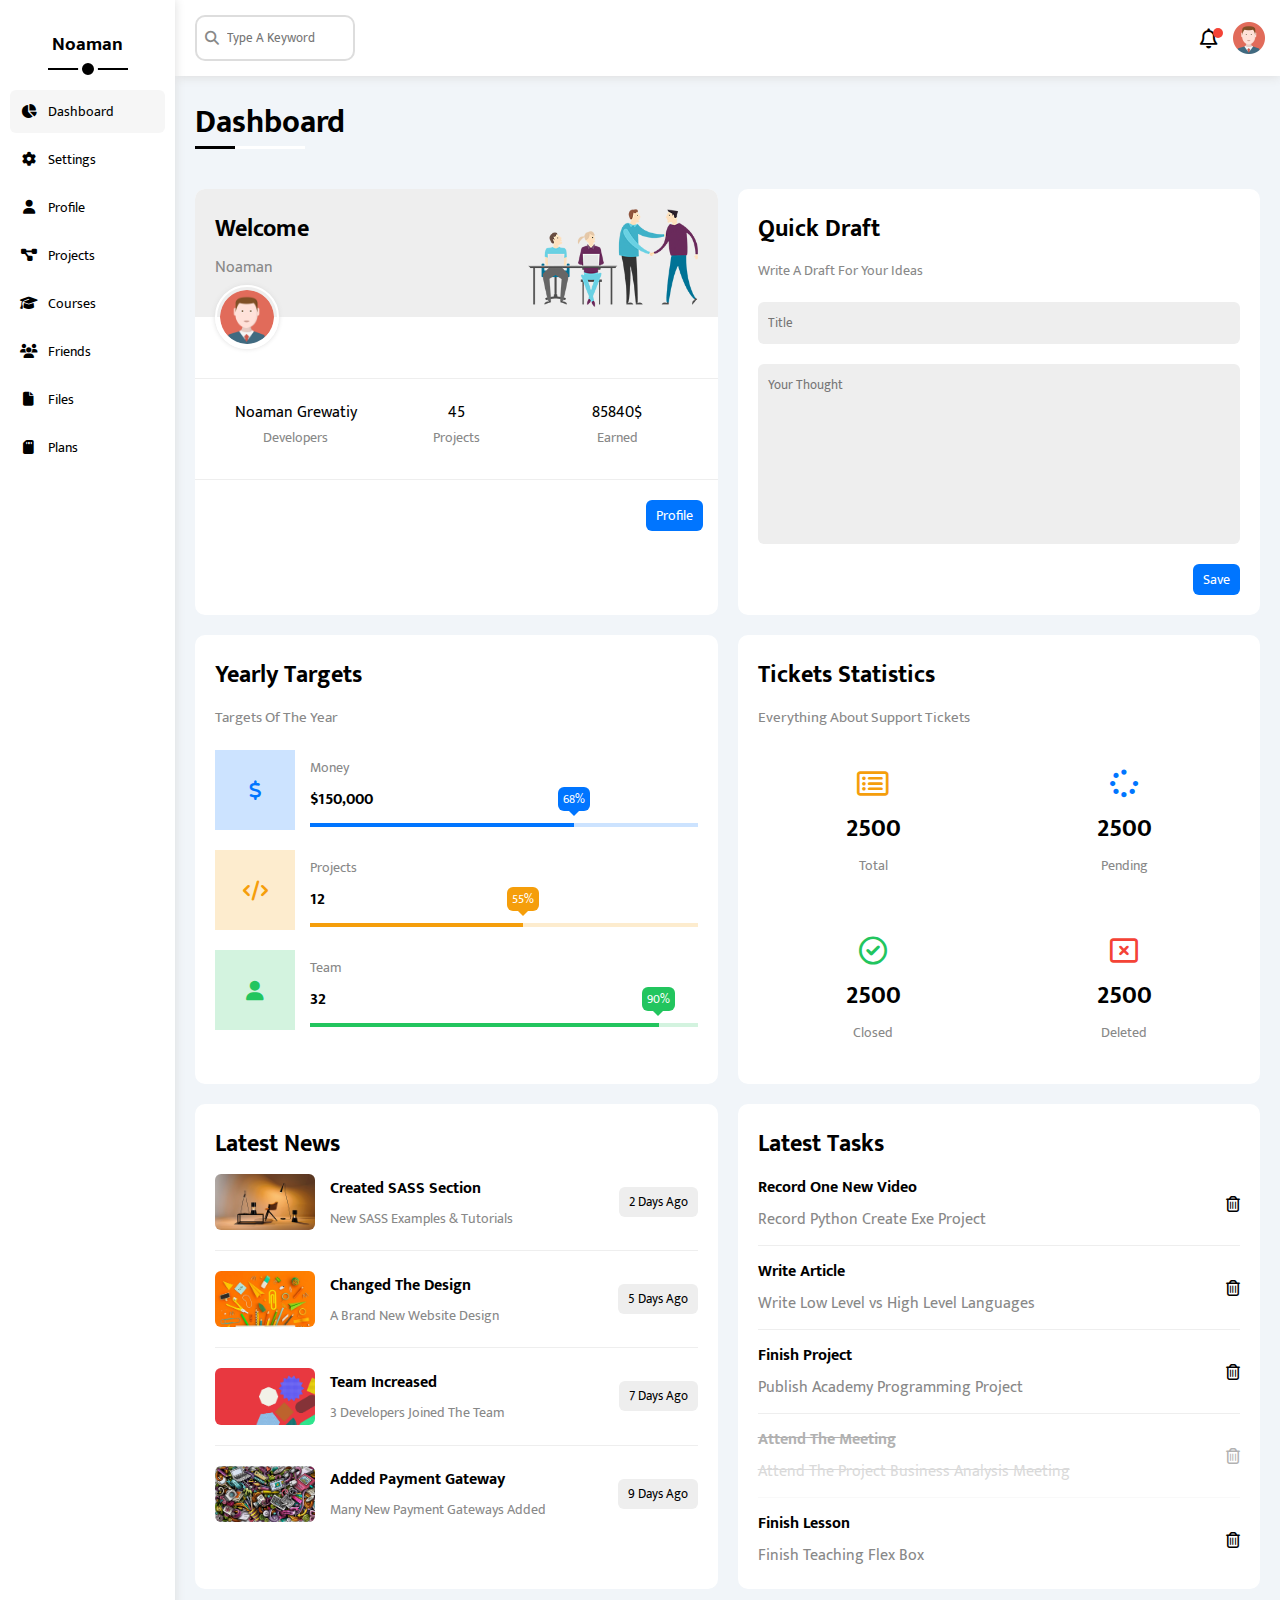
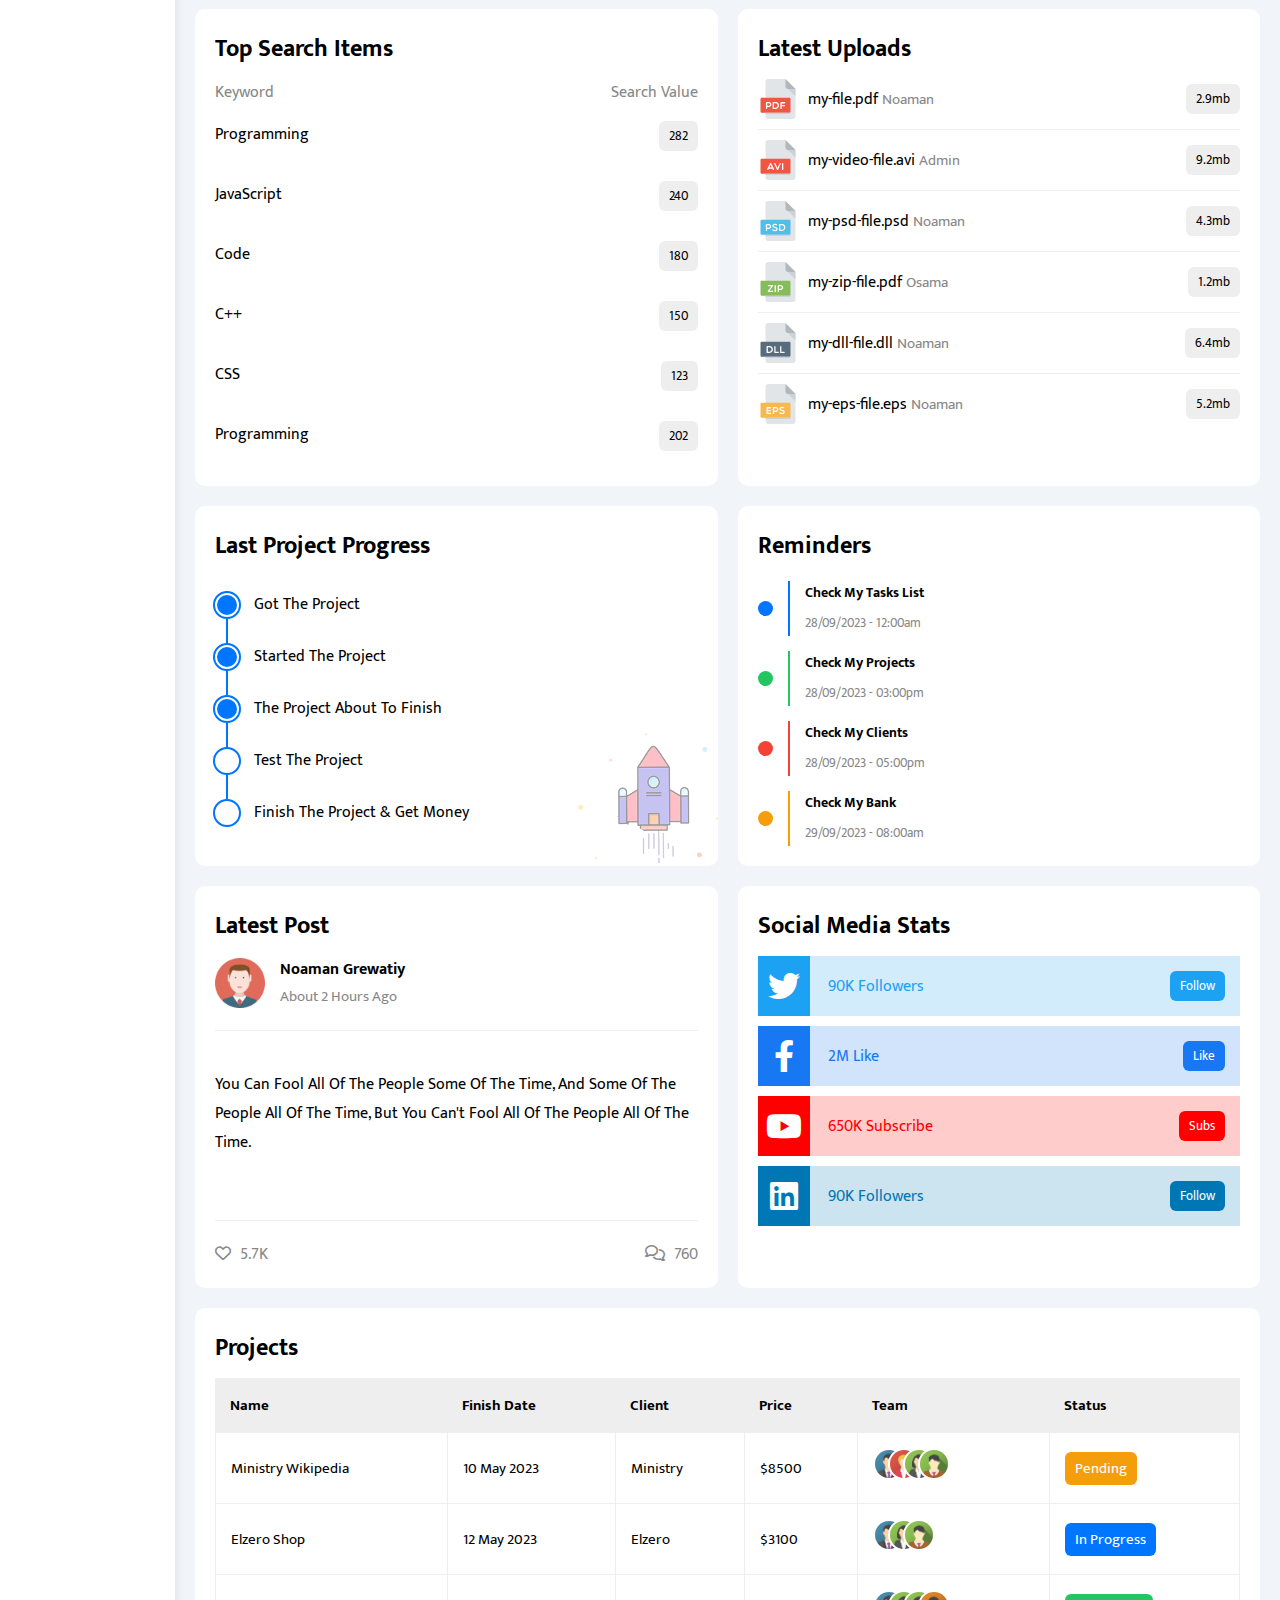
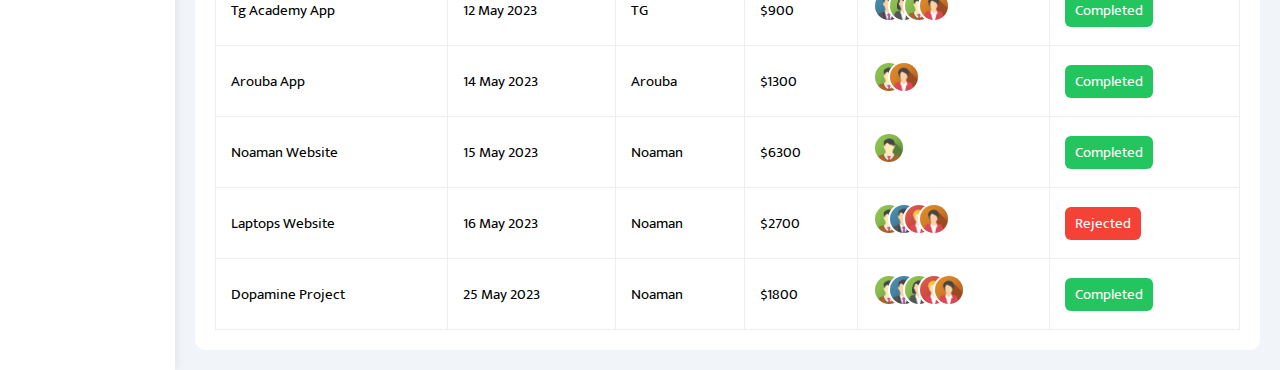
==== commit a77e534e: "75% is done" ====
--- a/index.html
+++ b/index.html
@@ -33,37 +33,37 @@
             <span class="hide-mobile">Dashboard</span>
           </a></li>
 
-        <li><a class="d-flex align-center fs-14 c-black rad-6 p-10" href="index.html">
+        <li><a class="d-flex align-center fs-14 c-black rad-6 p-10" href="settings.html">
             <i class="fa-solid fa-gear fa-fw"></i>
             <span class="hide-mobile">Settings</span>
           </a></li>
 
-        <li><a class="d-flex align-center fs-14 c-black rad-6 p-10" href="index.html">
+        <li><a class="d-flex align-center fs-14 c-black rad-6 p-10" href="profile.html">
             <i class="fa-solid fa-user fa-fw"></i>
             <span class="hide-mobile">Profile</span>
           </a></li>
 
-        <li><a class="d-flex align-center fs-14 c-black rad-6 p-10" href="index.html">
+        <li><a class="d-flex align-center fs-14 c-black rad-6 p-10" href="projects.html">
             <i class="fa-solid fa-diagram-project fa-fw"></i>
             <span class="hide-mobile">Projects</span>
           </a></li>
 
-        <li><a class="d-flex align-center fs-14 c-black rad-6 p-10" href="index.html">
+        <li><a class="d-flex align-center fs-14 c-black rad-6 p-10" href="courses.html">
             <i class="fa-solid fa-graduation-cap fa-fw"></i>
             <span class="hide-mobile">Courses</span>
           </a></li>
 
-        <li><a class="d-flex align-center fs-14 c-black rad-6 p-10" href="index.html">
+        <li><a class="d-flex align-center fs-14 c-black rad-6 p-10" href="friends.html">
             <i class="fa-solid fa-users fa-fw"></i>
             <span class="hide-mobile">Friends</span>
           </a></li>
 
-        <li><a class="d-flex align-center fs-14 c-black rad-6 p-10" href="index.html">
+        <li><a class="d-flex align-center fs-14 c-black rad-6 p-10" href="files.html">
             <i class="fa-solid fa-file fa-fw"></i>
             <span class="hide-mobile">Files</span>
           </a></li>
 
-        <li><a class="d-flex align-center fs-14 c-black rad-6 p-10" href="index.html">
+        <li><a class="d-flex align-center fs-14 c-black rad-6 p-10" href="plans.html">
             <i class="fa-solid fa-sd-card fa-fw"></i>
             <span class="hide-mobile">Plans</span>
           </a></li>
--- a/CSS/framework.css
+++ b/CSS/framework.css
@@ -48,11 +48,17 @@
 .h-full {
   height: 100%;
 }
+.h-100 {
+  height: 100px;
+}
 .w-full {
   width: 100%;
 }
 .w-fit {
   width: fit-content;
+}
+.w-100 {
+  width: 100px;
 }
 
 /* @ Padding */
@@ -87,6 +93,9 @@
 .m-0 {
   margin: 0;
 }
+.m-15 {
+  margin: 15px;
+}
 .m-20 {
   margin: 20px;
 }
@@ -97,6 +106,9 @@
 .mt-5 {
   margin-top: 5px;
 }
+.mt-10 {
+  margin-top: 10px;
+}
 .mt-15 {
   margin-top: 15px;
 }
@@ -125,8 +137,14 @@
 .mb-10 {
   margin-bottom: 10px;
 }
+.mb-15 {
+  margin-bottom: 15px;
+}
 .mb-20 {
   margin-bottom: 20px;
+}
+.ml-5 {
+  margin-left: 5px;
 }
 .ml-15 {
   margin-left: 15px;
@@ -235,7 +253,7 @@
   border-radius: 6px;
 }
 
-.border-c {
+.b-ccc {
   border: 1px solid #ccc;
 }
 .b-none {
@@ -254,3 +272,7 @@
 .click {
   cursor: pointer;
 }
+
+.c-pointer {
+  cursor: pointer;
+}
--- a/CSS/style.css
+++ b/CSS/style.css
@@ -31,6 +31,13 @@
 ul {
   list-style: none;
   padding: 0;
+}
+
+input:focus::placeholder {
+  opacity: 0;
+}
+textarea:focus::placeholder {
+  opacity: 0;
 }
 
 ::-webkit-scrollbar {
@@ -129,6 +136,7 @@
   padding-left: 30px;
   width: 160px;
   transition: width 0.3s;
+  border: 2px solid #ddd;
 }
 .head input[type="search"]:focus {
   width: 200px;
@@ -407,7 +415,7 @@
   display: block;
   background-color: white;
   border: 2px solid white;
-  outline:  2px solid var(--blue-color, #0075ff);
+  outline: 2px solid var(--blue-color, #0075ff);
   margin-right: 15px;
   z-index: 1;
 }
@@ -418,14 +426,13 @@
 .last-project ul li.current::before {
   content: "";
   animation: change-color 0.8s infinite alternate;
-  
 }
 .last-project .launch-icon {
   position: absolute;
   right: 0;
   bottom: 0;
   width: 140px;
-  opacity: .4;
+  opacity: 0.4;
 }
 
 /* Section Reminders */
@@ -452,14 +459,14 @@
   height: 50px;
 }
 
-.latest-post .post-content{
+.latest-post .post-content {
   min-height: 170px;
   line-height: 1.8;
 }
 
-.latest-post .bottom div{
+.latest-post .bottom div {
   cursor: pointer;
-  transition: .2s;
+  transition: 0.2s;
 }
 .latest-post .likes:hover {
   color: var(--red-color, #f44336);
@@ -467,24 +474,21 @@
 .latest-post .comments:hover {
   color: var(--blue-color, #0075ff);
 }
-
 
 /* Section Social Media */
 .social-media .box {
   padding-left: 70px;
-  
 }
 .social-media .box i {
   position: absolute;
   top: 0;
   left: 0;
   width: 52px;
-  transition: .3s;
+  transition: 0.3s;
 }
 .social-media .box i:hover {
   transform: rotate(10deg);
 }
-
 
 .social-media .twitter i,
 .social-media .twitter a {
@@ -492,8 +496,8 @@
 }
 
 .social-media .twitter {
-  background-color: rgb(29, 161, 242, 20%) ;
-  color: #1da1f2 ;
+  background-color: rgb(29, 161, 242, 20%);
+  color: #1da1f2;
 }
 .social-media .facebook i,
 .social-media .facebook a {
@@ -501,8 +505,8 @@
 }
 
 .social-media .facebook {
-  background-color: rgb(24, 119, 242, 20%) ;
-  color: #1877f2 ;
+  background-color: rgb(24, 119, 242, 20%);
+  color: #1877f2;
 }
 .social-media .youtube i,
 .social-media .youtube a {
@@ -510,8 +514,8 @@
 }
 
 .social-media .youtube {
-  background-color: rgb(255, 0, 0, 20%) ;
-  color: red ;
+  background-color: rgb(255, 0, 0, 20%);
+  color: red;
 }
 .social-media .linkedin i,
 .social-media .linkedin a {
@@ -519,41 +523,39 @@
 }
 
 .social-media .linkedin {
-  background-color: rgb(0, 119, 181, 20%) ;
-  color: #0077b5 ;
+  background-color: rgb(0, 119, 181, 20%);
+  color: #0077b5;
 }
 
 /* Section Projects Table */
 
 .projects {
-  
 }
 
 .projects .responsive-table {
-  overflow-x: auto
+  overflow-x: auto;
 }
 .projects table {
   min-width: 1000px;
   border-spacing: 0;
 }
-.projects table thead td{
+.projects table thead td {
   background-color: #eee;
   font-weight: bold;
 }
 .projects table td {
   padding: 15px;
 }
-.projects table tbody tr:hover td  {
+.projects table tbody tr:hover td {
   background-color: #faf7f7;
 }
 .projects table tbody td {
   border-bottom: 1px solid #eee;
   border-left: 1px solid #eee;
-  transition: .2s;
+  transition: 0.2s;
 }
 .projects table tbody td:last-child {
   border-right: 1px solid #eee;
-
 }
 .projects table img {
   width: 32px;
@@ -562,18 +564,530 @@
   padding: 2px;
   background-color: white;
 }
-.projects table img:not(:first-child){
+.projects table img:not(:first-child) {
   margin-left: -20px;
 }
 
-
-
-
-
-
-
-
-
+/* Page Settings Start*/
+
+.settings-page {
+  grid-template-columns: repeat(auto-fill, minmax(500px, 1fr));
+}
+@media (max-width: 767px) {
+  .settings-page {
+    grid-template-columns: minmax(100px, 1fr);
+    margin-left: 10px;
+    margin-right: 10px;
+    gap: 10px;
+  }
+}
+.settings-page .close-message {
+  resize: none;
+  border: 1px solid #ccc;
+  min-height: 150px;
+}
+.settings-page .email {
+  display: inline-flex;
+  width: calc(100% - 80px);
+}
+
+.settings-page .sec-box {
+  padding-bottom: 15px;
+}
+.settings-page .sec-box:not(:last-of-type) {
+  border-bottom: 1px solid #eee;
+}
+
+.settings-page .social-boxs i {
+  width: 40px;
+  height: 40px;
+  background-color: #f6f6f6;
+  border: 1px solid #ddd;
+  border-right: none;
+  border-radius: 6px 0 0 6px;
+  transition: 0.3s;
+}
+.settings-page .social-boxs input {
+  height: 40px;
+  background-color: #f6f6f6;
+  border: 1px solid #ddd;
+  padding-left: 10px;
+  border-radius: 0 6px 6px 0;
+}
+.settings-page .social-boxs > div:focus-within i {
+  color: black;
+}
+
+.widgets-control .control input {
+  appearance: none;
+  display: none;
+}
+.widgets-control .control label {
+  padding-left: 30px;
+  cursor: pointer;
+  position: relative;
+}
+.widgets-control .control label::before,
+.widgets-control .control label::after {
+  border-radius: 4px;
+  position: absolute;
+  left: 0;
+  top: 50%;
+  margin-top: -9px;
+  transition: 0.3s;
+}
+.widgets-control .control label::before {
+  content: "";
+  width: 14px;
+  height: 14px;
+  border: 2px solid var(--grey-color, #888);
+}
+.widgets-control .control label:hover::before {
+  border-color: var(--blue-alt-color, #0d69d5);
+}
+.widgets-control .control label::after {
+  font-family: var(--fa-style-family-classic);
+  content: "\f00c";
+  font-weight: 900;
+  background-color: var(--blue-color, #0075ff);
+  color: white;
+  font-size: 13px;
+  height: 18px;
+  width: 18px;
+  display: flex;
+  justify-content: center;
+  align-items: center;
+  transform: scale(0) rotate(1turn);
+}
+.widgets-control .control input[type="checkbox"]:checked + label::after {
+  transform: scale(1);
+}
+
+.backup-control input[type="radio"] {
+  appearance: none;
+  display: none;
+}
+.backup-control .date label {
+  padding-left: 30px;
+  cursor: pointer;
+  position: relative;
+}
+.backup-control .date label::before,
+.backup-control .date label::after {
+  content: "";
+  position: absolute;
+  border-radius: 50%;
+}
+.backup-control .date label::before {
+  width: 18px;
+  height: 18px;
+  border: 2px solid var(--grey-color, #888);
+  left: 0;
+  margin-top: -11px;
+  top: 50%;
+}
+.backup-control .date label::after {
+  width: 12px;
+  height: 12px;
+  background-color: var(--blue-color, #0075ff);
+  left: 5px;
+  top: 8px;
+  transition: 0.2s;
+  transform: scale(0);
+}
+.backup-control .date input[type="radio"]:checked + label::before {
+  border-color: var(--blue-color, #0075ff);
+}
+.backup-control .date input[type="radio"]:checked + label::after {
+  transform: scale(1);
+}
+
+.backup-control .servers {
+  border-top: 1px solid #eee;
+  padding-top: 20px;
+}
+@media (max-width: 767px) {
+  .backup-control .servers {
+    flex-wrap: wrap;
+  }
+}
+.backup-control .servers .server {
+  border: 2px solid #eee;
+  position: relative;
+}
+.backup-control .servers .server label {
+  cursor: pointer;
+}
+.backup-control .servers input[type="radio"]:checked + .server {
+  border-color: var(--blue-color, #0075ff);
+  color: var(--blue-color, #0075ff);
+}
+
+/* Page Settings End*/
+
+/* Page Profile Start */
+@media (max-width: 767px) {
+  .profile-page .overview {
+    flex-direction: column;
+  }
+}
+.profile-page .avatar-box {
+  width: 300px;
+}
+@media (min-width: 768px) {
+  .profile-page .avatar-box {
+    border-right: 1px solid #eee;
+  }
+}
+.profile-page .avatar-box > img {
+  width: 120px;
+  height: 120px;
+}
+
+.profile-page .avatar-box .level {
+  height: 6px;
+  margin: auto;
+  width: 70%;
+}
+.profile-page .avatar-box .level span {
+  position: absolute;
+  left: 0;
+  top: 0;
+  height: 100%;
+  border-radius: 6px;
+  background-color: var(--blue-color, #0075ff);
+}
+
+.profile-page .info-box .box {
+  border-bottom: 1px solid #eee;
+  transition: 0.3s;
+}
+.profile-page .info-box .box:hover {
+  background-color: #f9f9f9;
+}
+.profile-page .info-box .box > div {
+  min-width: 250px;
+  padding: 10px 0 0;
+}
+@media (max-width: 767px) {
+  .profile-page .info-box .box > div {
+    width: 100%;
+  }
+  .profile-page .info-box .box > div:last-of-type > label {
+    display: flex;
+    justify-content: center;
+  }
+}
+.profile-page .info-box h4 {
+  font-weight: normal;
+}
+
+.profile-page .info-box .box .toggle-switch {
+  height: 26px;
+}
+.profile-page .info-box .box .toggle-switch::before {
+  height: 18px;
+  width: 18px;
+}
+.profile-page .info-box .box .toggle-checkbox:checked + .toggle-switch::before {
+  left: 55px;
+}
+
+@media (max-width: 767px) {
+  .profile-page .other-data {
+    flex-direction: column;
+  }
+}
+
+.profile-page .skills-card {
+  flex-grow: 1;
+}
+.profile-page .skills-card ul li {
+  padding: 15px 0;
+}
+.profile-page .skills-card ul li:not(:last-child) {
+  border-bottom: 1px solid #eee;
+}
+.profile-page .skills-card ul li span {
+  display: inline-flex;
+  padding: 4px 10px;
+  background-color: #eee;
+  border-radius: 6px;
+  font-size: 14px;
+}
+.profile-page .skills-card ul li span:not(:last-child) {
+  margin-right: 5px;
+}
+
+.profile-page .activities {
+  flex-grow: 2;
+}
+
+.profile-page .activities .activity {
+}
+.profile-page .activities .activity:not(:last-of-type) {
+  border-bottom: 1px solid #eee;
+  padding-bottom: 20px;
+  margin-bottom: 20px;
+}
+
+.profile-page .activities .activity img {
+  width: 64px;
+  height: 64px;
+  border-radius: 50%;
+  margin-right: 10px;
+}
+@media (min-width: 768px) {
+  .profile-page .activities .activity .date {
+    margin-left: auto;
+    text-align: right;
+  }
+}
+@media (max-width: 767px) {
+  .profile-page .activities .activity {
+    flex-direction: column;
+  }
+
+  .profile-page .activities .activity img {
+    margin: 0 auto 15px;
+  }
+  .profile-page .activities .activity .date {
+    margin-top: 15px;
+  }
+}
+
+/* Page Profile End */
+/* Page Projects Start */
+.projects-page {
+  grid-template-columns: repeat(auto-fill, minmax(500px, 1fr));
+}
+@media (max-width: 767px) {
+  .projects-page {
+    grid-template-columns: minmax(200px, 1fr);
+    margin-left: 10px;
+    margin-right: 10px;
+    gap: 10px;
+  }
+}
+
+.projects-page .project .date {
+  position: absolute;
+  top: 10px;
+  right: 10px;
+}
+.projects-page .project h4 {
+}
+.projects-page .project .team {
+  position: relative;
+  min-height: 80px;
+}
+.projects-page .project .team a {
+  position: absolute;
+  left: 0;
+  bottom: 0;
+}
+.projects-page .project .team a:nth-child(2) {
+  left: 25px;
+}
+.projects-page .project .team a:nth-child(3) {
+  left: 50px;
+}
+.projects-page .project .team a:nth-child(4) {
+  left: 75px;
+}
+.projects-page .project .team a:nth-child(5) {
+  left: 100px;
+}
+.projects-page .project .team a:hover {
+  z-index: 1000;
+}
+.projects-page .project .team a img {
+  width: 40px;
+  height: 40px;
+  border-radius: 50%;
+  border: 2px solid white;
+}
+.projects-page .project .do {
+  justify-content: flex-end;
+  border-top: 1px solid #eee;
+  padding-top: 15px;
+  margin-top: 15px;
+}
+.projects-page .project .do span {
+  width: fit-content;
+}
+@media (max-width: 767px) {
+  .projects-page .project .do {
+    flex-wrap: wrap;
+    justify-content: center;
+  }
+}
+.projects-page .project .info {
+  border-top: 1px solid #eee;
+  margin-top: 15px;
+  padding-top: 15px;
+}
+@media (max-width: 767px) {
+  .projects-page .project .info {
+    flex-direction: column;
+    gap: 10px;
+  }
+}
+.projects-page .project .info .prog {
+  height: 8px;
+  width: 260px;
+  position: relative;
+  border-radius: 6px;
+}
+.projects-page .project .info .prog span {
+  position: absolute;
+  top: 0;
+  left: 0;
+  height: 100%;
+  border-radius: 6px;
+}
+
+/* Page Projects End */
+/* Page Courses Start */
+.courses-page {
+  grid-template-columns: repeat(auto-fill, minmax(300px, 1fr));
+}
+@media (max-width: 767px) {
+  .courses-page {
+    grid-template-columns: minmax(200px, 1fr);
+    margin-left: 10px;
+    margin-right: 10px;
+    gap: 10px;
+  }
+}
+.courses-page .course {
+  overflow: hidden;
+}
+.courses-page .course .cover {
+  max-width: 100%;
+  width: 100%;
+}
+.courses-page .course .instructor {
+  position: absolute;
+  width: 64px;
+  height: 64px;
+  border-radius: 50%;
+  top: 20px;
+  left: 20px;
+  border: 2px solid white;
+}
+.courses-page .course .description {
+  line-height: 1.7;
+}
+.courses-page .course .info {
+  border-top: 1px solid #eee;
+  font-size: 13px;
+}
+.courses-page .course .info .title{
+  position: absolute;
+  left: 50%;
+  transform: translateX(-50%);
+  top: -13px;
+  font-size: 13px;
+  height: 27px;
+}
+
+/* Page Courses End */
+/* Page Friends Start */
+.friends-page {
+  grid-template-columns: repeat(auto-fill, minmax(300px, 1fr));
+}
+@media (max-width: 767px) {
+  .friends-page {
+    grid-template-columns: minmax(200px, 1fr);
+    margin-left: 10px;
+    margin-right: 10px;
+    gap: 10px;
+  }
+}
+.friends-page .contact {
+  position: absolute;
+  left: 10px;
+  top: 10px;
+}
+.friends-page .contact i {
+  background-color: #eee;
+  padding: 10px;
+  border-radius: 50%;
+  color: #666;
+  font-size: 13px;
+  cursor: pointer;
+  transition: .3s;
+  
+}
+.friends-page .contact i:hover {
+  background-color: var(--blue-color, #0075ff);
+  color: white;
+}
+.friends-page .friend .icons {
+  border-top: 1px solid #eee;
+  border-bottom: 1px solid #eee;
+  margin-top: 10px;
+  margin-bottom: 15px;
+  padding-top: 15px;
+  padding-bottom: 15px;
+}
+.friends-page .friend .icons i{
+  margin-right: 5px;
+}
+.friends-page .friend .icons .vip {
+  position: absolute;
+  right: 0;
+  top: 50%;
+  transform: translateY(-50%);
+  font-size: 40px;
+  opacity: .2;
+  
+}
+
+  
+
+/* Page Friends End */
+
+.toggle-checkbox {
+  appearance: none;
+  display: none;
+}
+.toggle-switch {
+  background-color: #ccc;
+  width: 78px;
+  height: 32px;
+  border-radius: 15px;
+  position: relative;
+  transition: 0.3s;
+  cursor: pointer;
+}
+.toggle-switch::before {
+  font-family: var(--fa-style-family-classic);
+  content: "\f00d";
+  font-weight: 900;
+  background-color: white;
+  border-radius: 50%;
+  width: 24px;
+  height: 24px;
+  transition: 0.3s;
+  position: absolute;
+  top: 4px;
+  left: 4px;
+
+  display: flex;
+  justify-content: center;
+  align-items: center;
+  color: #aaa;
+}
+.toggle-checkbox:checked + .toggle-switch {
+  background-color: var(--blue-color, #0075ff);
+}
+.toggle-checkbox:checked + .toggle-switch::before {
+  left: 50px;
+  color: var(--blue-color, #0075ff);
+  content: "\f00c";
+}
 
 /* Animation */
 @keyframes change-color {
@@ -583,5 +1097,4 @@
   to {
     background-color: white;
   }
-  
-}+}
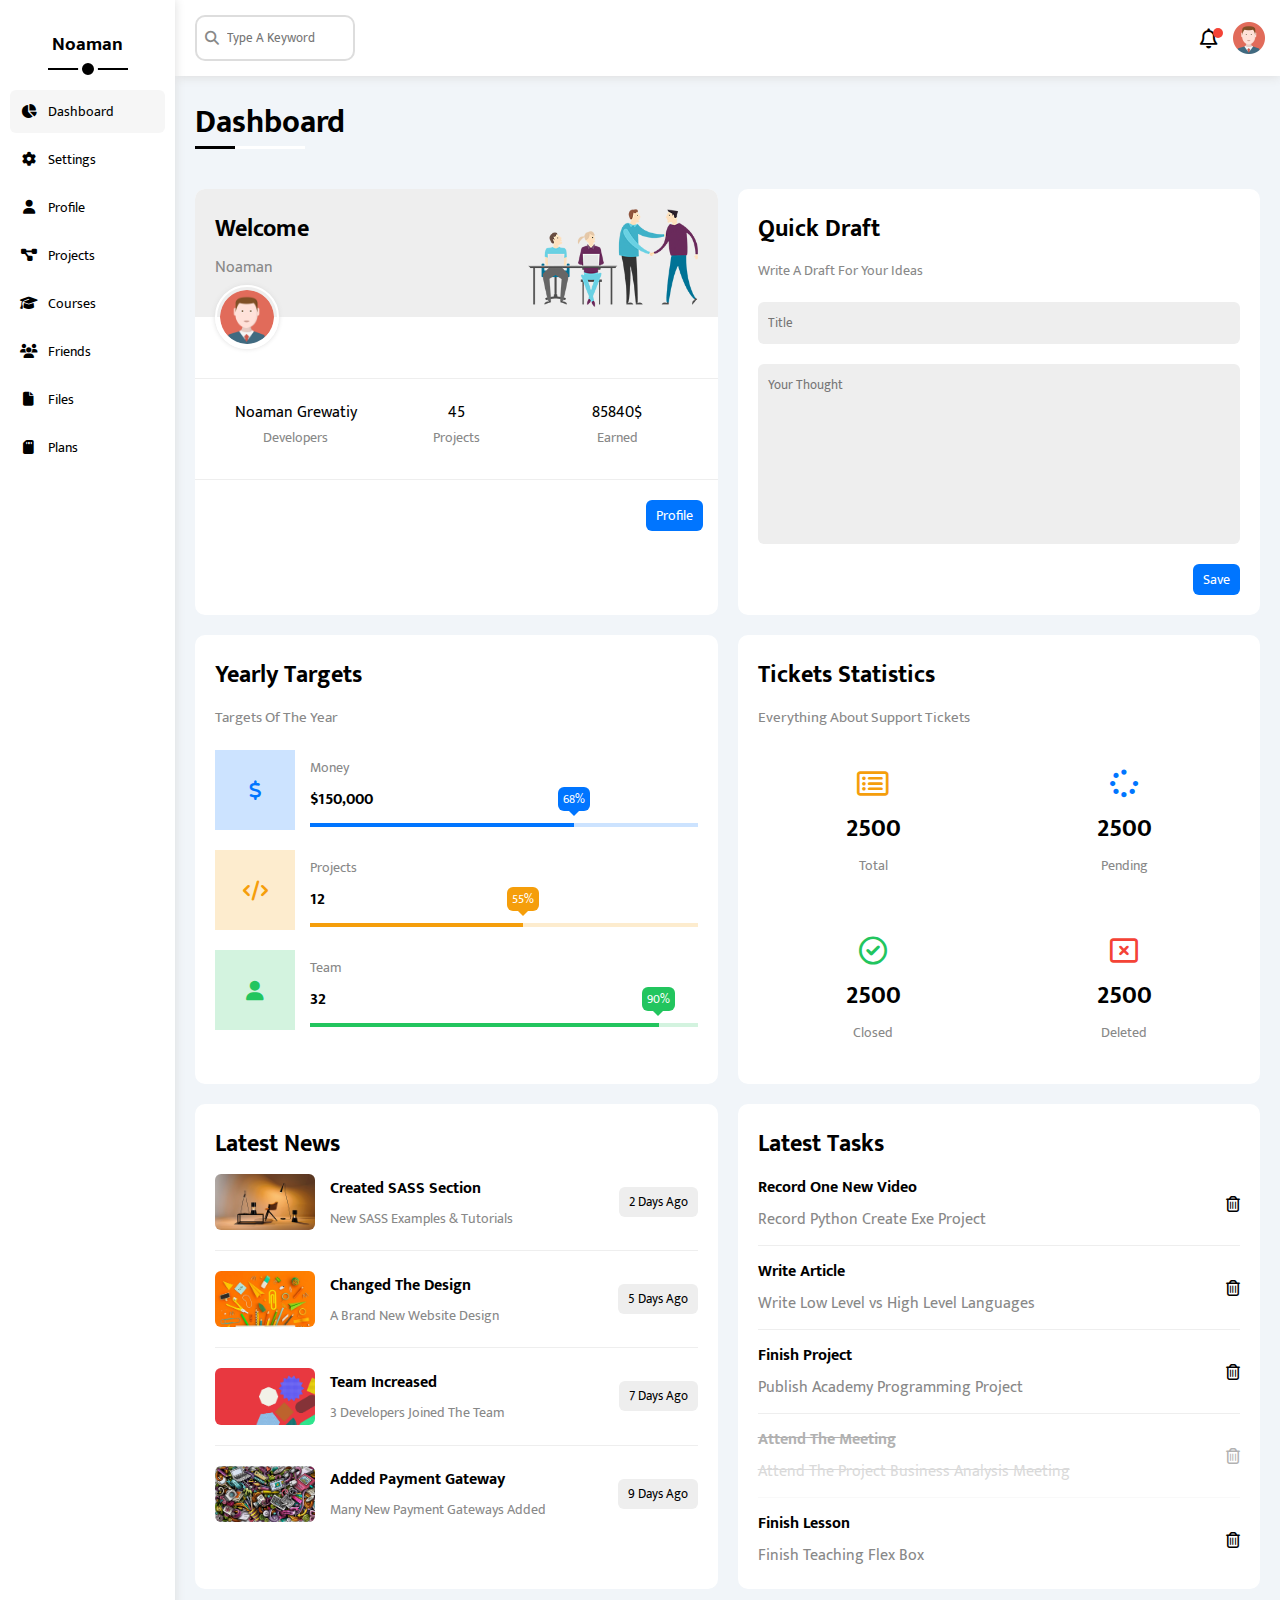
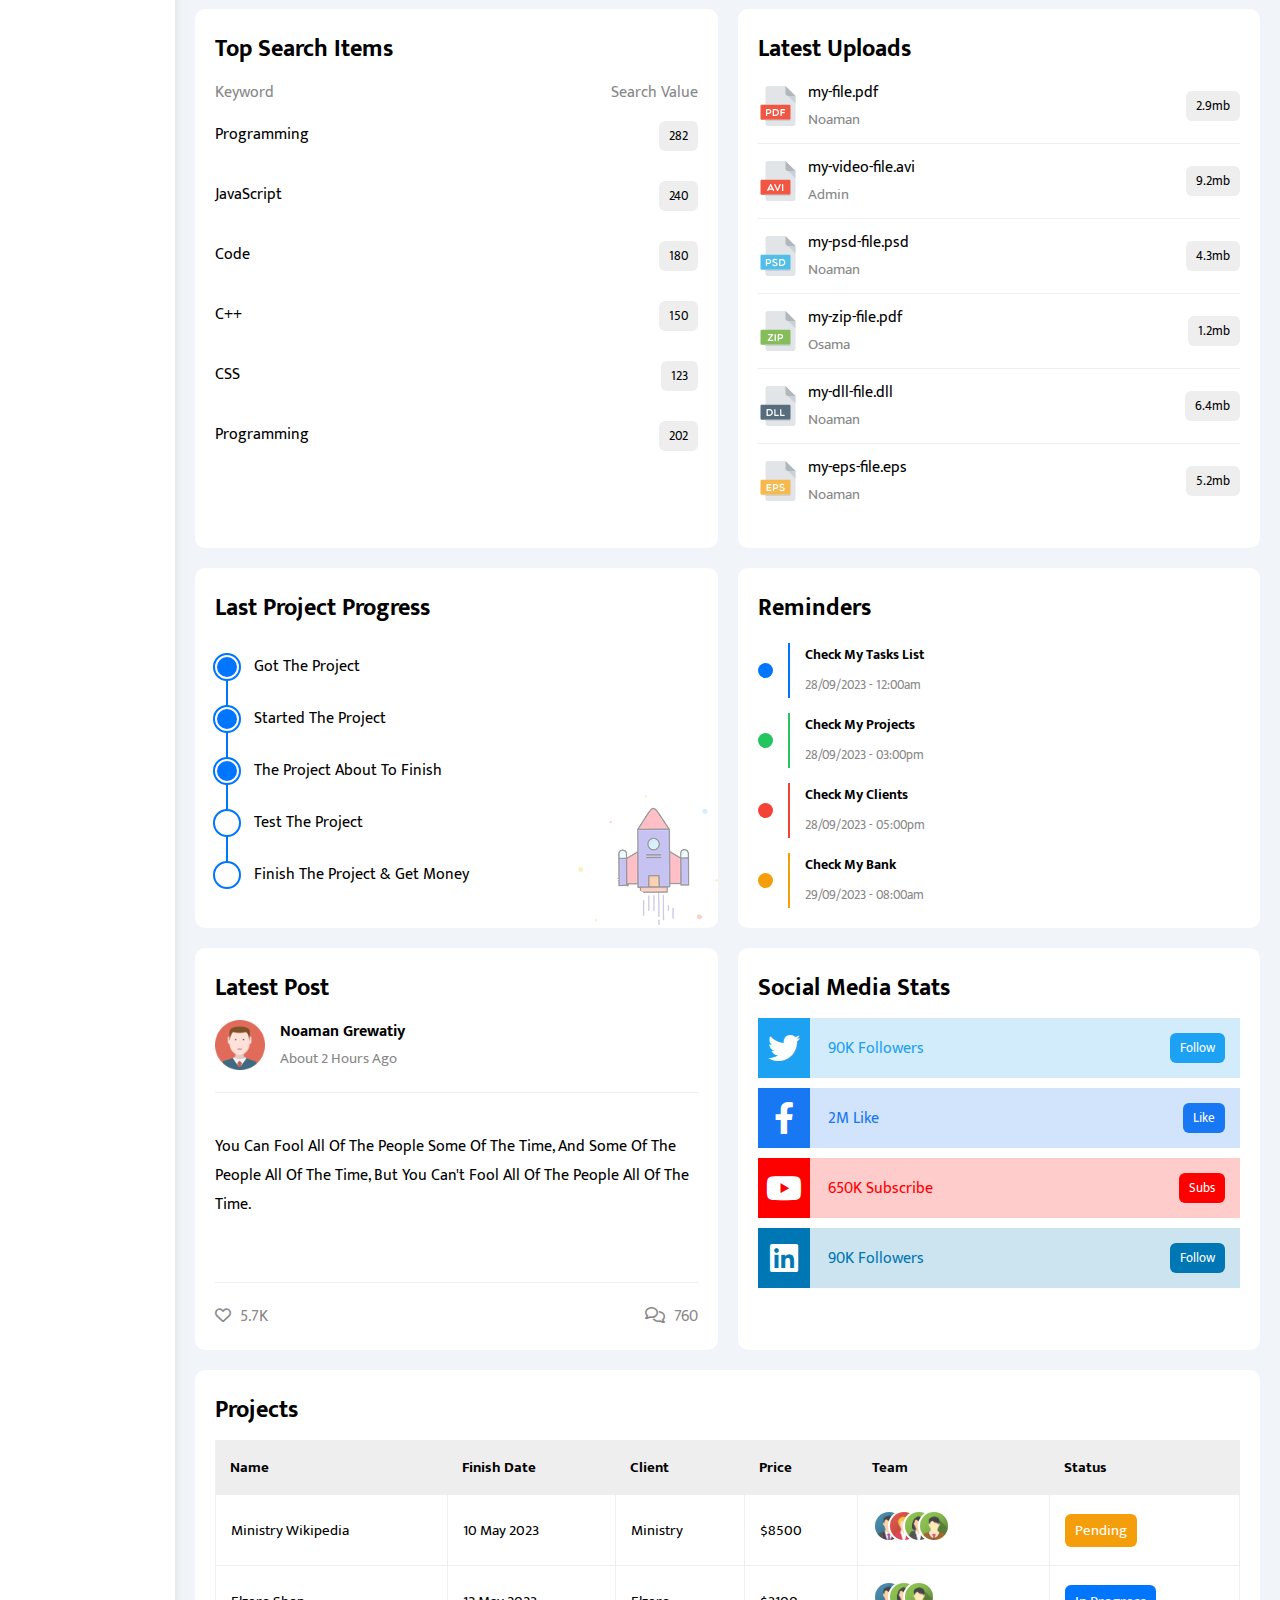
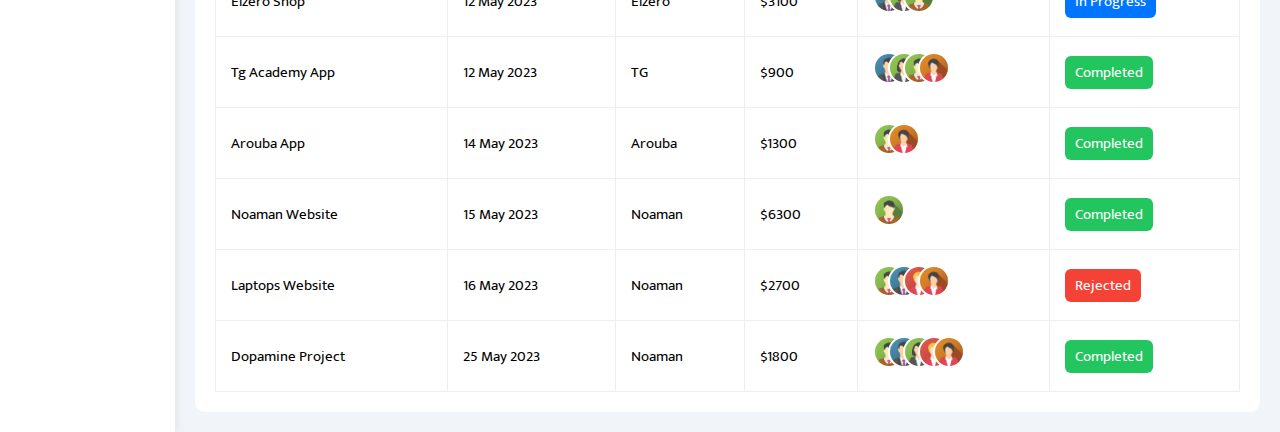
==== commit ec4c6316: "done" ====
--- a/index.html
+++ b/index.html
@@ -23,47 +23,47 @@
   <link rel="stylesheet" href="CSS/style.css">
 </head>
 
-<body>
-  <main class="page d-flex">
-    <aside class="sidebar bg-white p-10 p-relative">
-      <h3 class="p-relative text-c">Noaman</h3>
-      <ul>
-        <li><a class="active d-flex align-center fs-14 c-black rad-6 p-10" href="index.html">
+<body class="m-0">
+  <main class="page d-flex min-h-100 bg-f1f">
+    <aside class=" shadow-ddd w-200 sidebar bg-white p-10 p-relative">
+      <h3 class="mb-30 p-relative text-c">Noaman</h3>
+      <ul class="list-none p-0">
+        <li><a class="mb-5 transition-3 active d-flex align-center fs-14 c-black rad-6 p-10" href="index.html">
             <i class="fa-solid fa-chart-pie fa-fw"></i>
             <span class="hide-mobile">Dashboard</span>
           </a></li>
 
-        <li><a class="d-flex align-center fs-14 c-black rad-6 p-10" href="settings.html">
+        <li><a class="mb-5 transition-3 d-flex align-center fs-14 c-black rad-6 p-10" href="settings.html">
             <i class="fa-solid fa-gear fa-fw"></i>
             <span class="hide-mobile">Settings</span>
           </a></li>
 
-        <li><a class="d-flex align-center fs-14 c-black rad-6 p-10" href="profile.html">
+        <li><a class="mb-5 transition-3 d-flex align-center fs-14 c-black rad-6 p-10" href="profile.html">
             <i class="fa-solid fa-user fa-fw"></i>
             <span class="hide-mobile">Profile</span>
           </a></li>
 
-        <li><a class="d-flex align-center fs-14 c-black rad-6 p-10" href="projects.html">
+        <li><a class="mb-5 transition-3 d-flex align-center fs-14 c-black rad-6 p-10" href="projects.html">
             <i class="fa-solid fa-diagram-project fa-fw"></i>
             <span class="hide-mobile">Projects</span>
           </a></li>
 
-        <li><a class="d-flex align-center fs-14 c-black rad-6 p-10" href="courses.html">
+        <li><a class="mb-5 transition-3 d-flex align-center fs-14 c-black rad-6 p-10" href="courses.html">
             <i class="fa-solid fa-graduation-cap fa-fw"></i>
             <span class="hide-mobile">Courses</span>
           </a></li>
 
-        <li><a class="d-flex align-center fs-14 c-black rad-6 p-10" href="friends.html">
+        <li><a class="mb-5 transition-3 d-flex align-center fs-14 c-black rad-6 p-10" href="friends.html">
             <i class="fa-solid fa-users fa-fw"></i>
             <span class="hide-mobile">Friends</span>
           </a></li>
 
-        <li><a class="d-flex align-center fs-14 c-black rad-6 p-10" href="files.html">
+        <li><a class="mb-5 transition-3 d-flex align-center fs-14 c-black rad-6 p-10" href="files.html">
             <i class="fa-solid fa-file fa-fw"></i>
             <span class="hide-mobile">Files</span>
           </a></li>
 
-        <li><a class="d-flex align-center fs-14 c-black rad-6 p-10" href="plans.html">
+        <li><a class="mb-5 transition-3 d-flex align-center fs-14 c-black rad-6 p-10" href="plans.html">
             <i class="fa-solid fa-sd-card fa-fw"></i>
             <span class="hide-mobile">Plans</span>
           </a></li>
@@ -322,13 +322,13 @@
 
         <div class="latest-uploads p-20 bg-white rad-10">
           <h2 class="mt-0 mb-10">Latest Uploads</h2>
-          <ul class="m-0">
+          <ul class="m-0 list-none p-0">
 
             <li class="between-flex pb-10 mb-10">
               <div class="d-flex align-center">
                 <img class="mr-10" src="imgs/pdf.svg" alt="files type">
                 <div class="">
-                  <span class="d-bloc">my-file.pdf</span>
+                  <span class="d-block">my-file.pdf</span>
                   <span class="fs-15 c-grey">Noaman</span>
                 </div>
               </div>
@@ -341,7 +341,7 @@
               <div class="d-flex align-center">
                 <img class="mr-10" src="imgs/avi.svg" alt="files type">
                 <div class="">
-                  <span class="d-bloc">my-video-file.avi</span>
+                  <span class="d-block">my-video-file.avi</span>
                   <span class="fs-15 c-grey">Admin</span>
                 </div>
               </div>
@@ -354,7 +354,7 @@
               <div class="d-flex align-center">
                 <img class="mr-10" src="imgs/psd.svg" alt="files type">
                 <div class="">
-                  <span class="d-bloc">my-psd-file.psd</span>
+                  <span class="d-block">my-psd-file.psd</span>
                   <span class="fs-15 c-grey">Noaman</span>
                 </div>
               </div>
@@ -367,7 +367,7 @@
               <div class="d-flex align-center">
                 <img class="mr-10" src="imgs/zip.svg" alt="files type">
                 <div class="">
-                  <span class="d-bloc">my-zip-file.pdf</span>
+                  <span class="d-block">my-zip-file.pdf</span>
                   <span class="fs-15 c-grey">Osama</span>
                 </div>
               </div>
@@ -380,7 +380,7 @@
               <div class="d-flex align-center">
                 <img class="mr-10" src="imgs/dll.svg" alt="files type">
                 <div class="">
-                  <span class="d-bloc">my-dll-file.dll</span>
+                  <span class="d-block">my-dll-file.dll</span>
                   <span class="fs-15 c-grey">Noaman</span>
                 </div>
               </div>
@@ -393,7 +393,7 @@
               <div class="d-flex align-center">
                 <img class="mr-10" src="imgs/eps.svg" alt="files type">
                 <div class="">
-                  <span class="d-bloc">my-eps-file.eps</span>
+                  <span class="d-block">my-eps-file.eps</span>
                   <span class="fs-15 c-grey">Noaman</span>
                 </div>
               </div>
@@ -406,7 +406,7 @@
 
         <div class="last-project p-20 bg-white rad-10 p-relative">
           <h2 class="mt-0 mb-10">Last Project Progress</h2>
-          <ul class="m-0 p-relative">
+          <ul class="m-0 p-relative p-0 list-none">
             <li class="mt-25 d-flex align-center done">Got The Project</li>
             <li class="mt-25 d-flex align-center done">Started The Project</li>
             <li class="mt-25 d-flex align-center done">The Project About To Finish</li>
@@ -418,7 +418,7 @@
 
         <div class="reminders p-20 bg-white rad-10">
           <h2 class="mt-0 mb-10">Reminders</h2>
-          <ul class="m-0">
+          <ul class="m-0 list-none p-0">
 
             <li class="d-flex align-center mt-15">
               <span class="key bg-blue mr-15 d-block rad-half "></span>
--- a/CSS/framework.css
+++ b/CSS/framework.css
@@ -38,6 +38,9 @@
 .p-relative {
   position: relative;
 }
+.p-absolute {
+  position: absolute;
+}
 
 /* @ OVerflow */
 .h-flow {
@@ -51,17 +54,27 @@
 .h-100 {
   height: 100px;
 }
+.min-h-100 {
+  min-height: 100vh;
+}
 .w-full {
   width: 100%;
 }
 .w-fit {
   width: fit-content;
 }
+.w-200 {
+  width: 200px;
+}
 .w-100 {
   width: 100px;
 }
 
+
 /* @ Padding */
+.p-0 {
+  padding: 0;
+}
 .p-10 {
   padding: 10px;
 }
@@ -70,6 +83,9 @@
 }
 .p-20 {
   padding: 20px;
+}
+.pt-10 {
+  padding-top: 10px;
 }
 .pt-15 {
   padding-top: 15px;
@@ -143,8 +159,14 @@
 .mb-20 {
   margin-bottom: 20px;
 }
+.mb-30 {
+  margin-bottom: 30px;
+}
 .ml-5 {
   margin-left: 5px;
+}
+.ml-10 {
+  margin-left: 10px;
 }
 .ml-15 {
   margin-left: 15px;
@@ -154,6 +176,9 @@
 .bg-eee {
   background-color: #eee;
 }
+.bg-f1f {
+  background-color: #f1f5f9;
+}
 .bg-white {
   background-color: white;
 }
@@ -189,6 +214,10 @@
 }
 .c-red {
   color: var(--red-color, #f44336);
+}
+
+.shadow-ddd {
+  box-shadow: 0 0 10px #ddd;
 }
 
 /* @ Border */
@@ -204,10 +233,16 @@
 .b-b-eee {
   border-bottom: 1px solid #eee;
 }
+.border-eee {
+  border: 1px solid #eee;
+}
 
 /* @ Font */
 .text-c {
   text-align: center;
+}
+.text-none {
+  text-decoration: none;
 }
 @media (max-width: 767px) {
   .text-c-mobile {
@@ -231,6 +266,11 @@
 }
 .fw-bold {
   font-weight: bold;
+}
+
+
+.transition-3 {
+  transition: .3s;
 }
 
 /* @ Components */
@@ -258,6 +298,10 @@
 }
 .b-none {
   border: none;
+}
+
+.list-none {
+  list-style: none;
 }
 
 @media (max-width: 767px) {
--- a/CSS/style.css
+++ b/CSS/style.css
@@ -10,13 +10,8 @@
 * {
   box-sizing: border-box;
   font-family: "Mukta", sans-serif;
-
-  --main-color: ;
-}
-
-body {
-  margin: 0;
-}
+}
+
 *:focus {
   outline: none;
 }
@@ -24,15 +19,6 @@
   text-decoration: none;
 }
 
-.page {
-  min-height: 100vh;
-  background-color: #f1f5f9;
-}
-ul {
-  list-style: none;
-  padding: 0;
-}
-
 input:focus::placeholder {
   opacity: 0;
 }
@@ -55,13 +41,6 @@
 
 /* Section Sidebar */
 
-aside {
-  box-shadow: 0 0 10px #ddd;
-  width: 200px;
-}
-aside > h3 {
-  margin-bottom: 30px;
-}
 @media (min-width: 768px) {
   aside > h3::before,
   aside > h3::after {
@@ -85,10 +64,7 @@
   }
 }
 
-aside ul li a {
-  transition: 0.3s;
-  margin-bottom: 5px;
-}
+
 
 @media (max-width: 767px) {
   aside ul li a {
@@ -983,7 +959,7 @@
   border-top: 1px solid #eee;
   font-size: 13px;
 }
-.courses-page .course .info .title{
+.courses-page .course .info .title {
   position: absolute;
   left: 50%;
   transform: translateX(-50%);
@@ -1017,8 +993,7 @@
   color: #666;
   font-size: 13px;
   cursor: pointer;
-  transition: .3s;
-  
+  transition: 0.3s;
 }
 .friends-page .contact i:hover {
   background-color: var(--blue-color, #0075ff);
@@ -1032,7 +1007,7 @@
   padding-top: 15px;
   padding-bottom: 15px;
 }
-.friends-page .friend .icons i{
+.friends-page .friend .icons i {
   margin-right: 5px;
 }
 .friends-page .friend .icons .vip {
@@ -1041,13 +1016,140 @@
   top: 50%;
   transform: translateY(-50%);
   font-size: 40px;
-  opacity: .2;
-  
-}
-
-  
+  opacity: 0.2;
+}
 
 /* Page Friends End */
+/* Page Files Start */
+.files-page {
+  flex-direction: row-reverse;
+  align-items: flex-start;
+}
+@media (max-width: 767px) {
+  .files-page {
+    flex-direction: column;
+    align-items: normal;
+  }
+}
+.files-page .files-stats {
+  min-width: 260px;
+}
+.files-page .files-stats > div {
+  padding: 5px;
+}
+.files-page .files-stats .icon {
+  width: 40px;
+  height: 40px;
+  margin-right: 10px;
+}
+.files-page .files-stats .size {
+  margin-left: auto;
+}
+.files-page .files-stats .blue {
+  background-color: rgb(0, 117, 255, 0.2);
+}
+.files-page .files-stats .green {
+  background-color: rgb(34, 197, 94, 0.2);
+}
+.files-page .files-stats .red {
+  background-color: rgb(244, 67, 54, 0.2);
+}
+.files-page .files-stats .orange {
+  background-color: rgb(245, 158, 11, 0.2);
+}
+.files-page .files-stats .upload {
+  margin: 15px auto 0;
+  transition: 0.3s;
+}
+.files-page .files-stats .upload:hover {
+  background-color: var(--blue-alt-color, #1877f2);
+}
+.files-page .files-stats .upload:hover i {
+  animation: go-up 0.8s infinite;
+}
+.files-page .files-content {
+  flex: 1;
+  grid-template-columns: repeat(auto-fill, minmax(200px, 1fr));
+}
+.files-page .files-content .file img {
+  width: 64px;
+  height: 64px;
+  transition: 0.2s;
+}
+.files-page .files-content .file:hover img {
+  rotate: 10deg;
+}
+.files-page .files-content .info {
+  border-top: 1px solid #eee;
+}
+
+/* Page Files End */
+/* Page Plans Start */
+
+.plans-page {
+  grid-template-columns: repeat(auto-fill, minmax(450px, 1fr));
+}
+
+@media (max-width: 767px) {
+  .plans-page {
+    grid-template-columns: minmax(250px, 1fr);
+    margin-left: 10px;
+    margin-right: 10px;
+    gap: 10px;
+  }
+}
+.plans-page .plan .top {
+  border-radius: 3px;
+  border: 3px solid white;
+  outline: 3px solid transparent;
+}
+.plans-page .plan.green .top {
+  outline-color: var(--green-color, #22c55e);
+}
+.plans-page .plan.blue .top {
+  outline-color: var(--blue-color, #0075ff);
+}
+.plans-page .plan.orange .top {
+  outline-color: var(--orange-color, #f59e0b);
+}
+
+.plans-page .plan .price {
+  position: relative;
+  font-size: 40px;
+  width: fit-content;
+  margin: auto;
+}
+.plans-page .plan .price span {
+  position: absolute;
+  left: -20px;
+  top: 0;
+  font-size: 26px;
+}
+.plans-page .plan ul li {
+  padding: 15px 0;
+  display: flex;
+  align-items: center;
+  font-size: 15px;
+  border-bottom: 1px solid #eee;
+}
+.plans-page .plan  ul li .yes{
+  color: var(--green-color, #22c55e);
+}
+.plans-page .plan ul li i:not(.yes, .help){
+  color: var(--red-color, #f44336);
+}
+.plans-page .plan ul li i:first-child{
+  font-size: 18px;
+  margin-right: 5px;
+}
+.plans-page .plan ul li i:last-child {
+  color: var(--grey-color, #888);
+  margin-left: auto;
+  cursor: pointer;
+}
+
+
+/* Page Plans End */
 
 .toggle-checkbox {
   appearance: none;
@@ -1098,3 +1200,12 @@
     background-color: white;
   }
 }
+@keyframes go-up {
+  0%,
+  100% {
+    transform: translateY(0);
+  }
+  50% {
+    transform: translateY(-3px);
+  }
+}
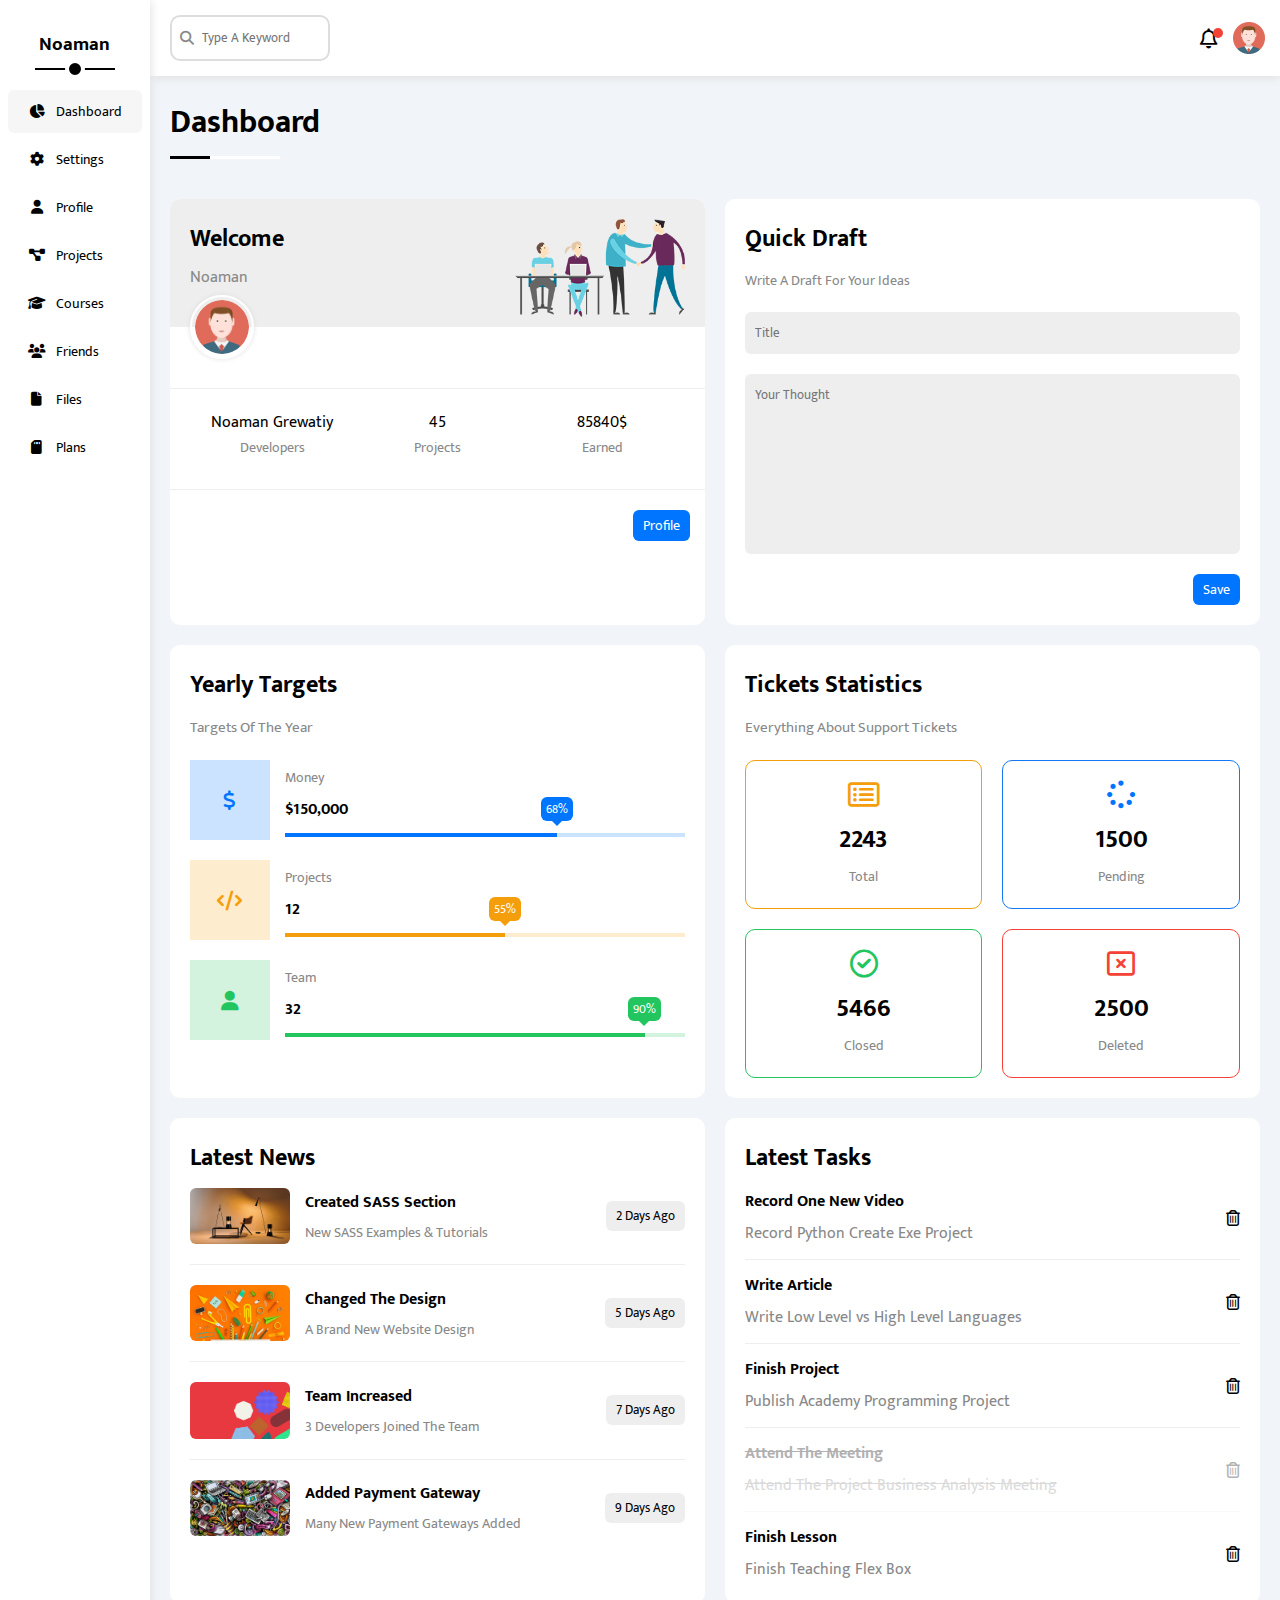
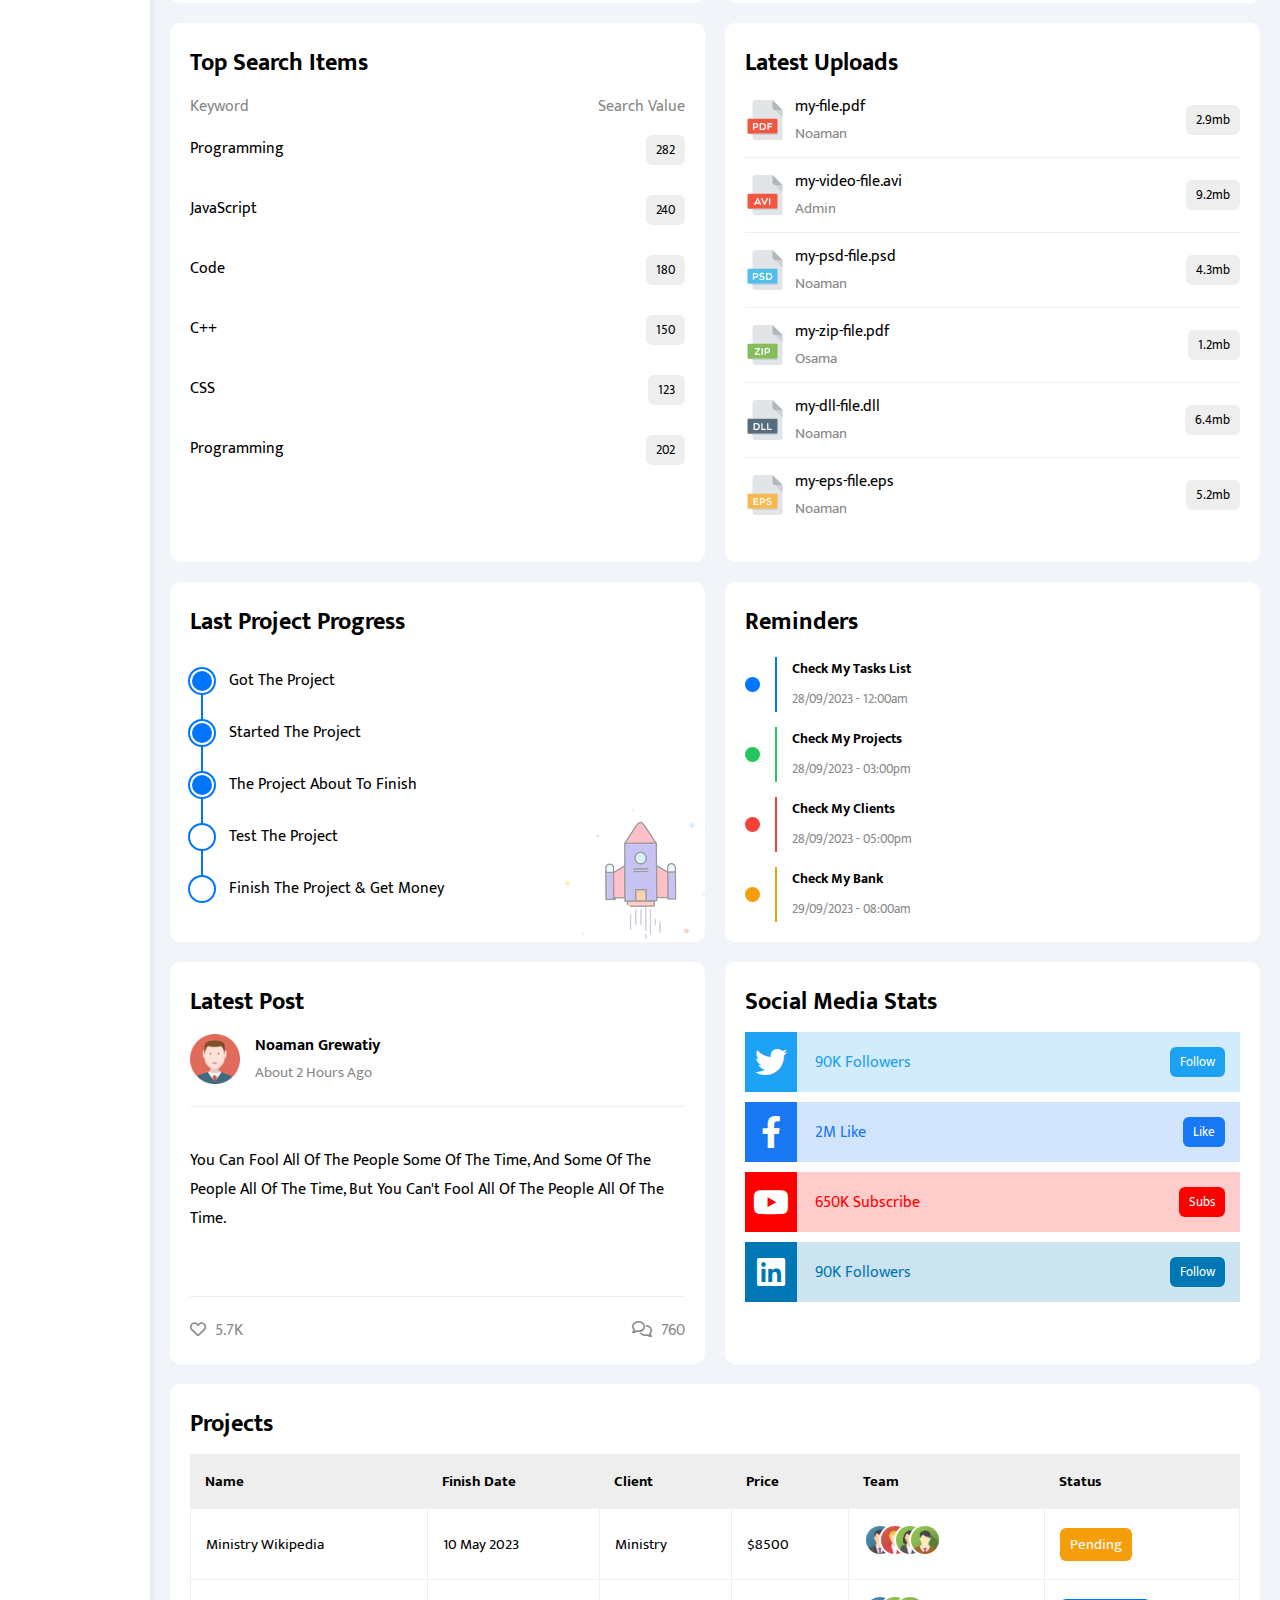
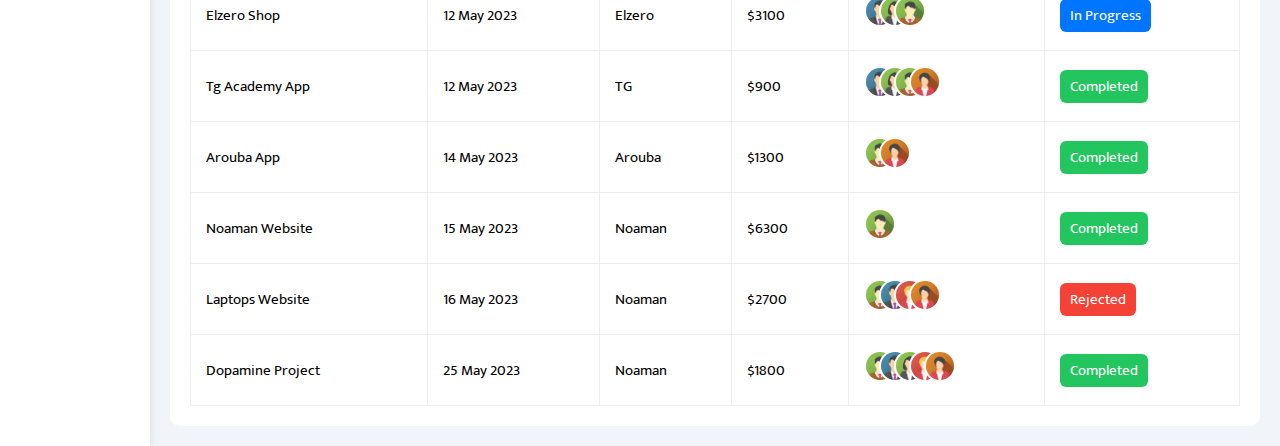
==== commit 236becf0: "some inp" ====
--- a/index.html
+++ b/index.html
@@ -25,7 +25,7 @@
 
 <body class="m-0">
   <main class="page d-flex min-h-100 bg-f1f">
-    <aside class=" shadow-ddd w-200 sidebar bg-white p-10 p-relative">
+    <aside class="shadow-ddd w-200 sidebar bg-white p-10 p-relative">
       <h3 class="mb-30 p-relative text-c">Noaman</h3>
       <ul class="list-none p-0">
         <li><a class="mb-5 transition-3 active d-flex align-center fs-14 c-black rad-6 p-10" href="index.html">
@@ -178,25 +178,25 @@
           <p class="mt-0 mb-20 c-grey fs-15">Everything About Support Tickets</p>
           <div class="d-flex f-wrap gap-20 text-c">
 
-            <div class="box p-20 rad-10 fs-14 c-grey border-c">
+            <div class="box p-20 rad-10 fs-14 c-grey border-c" style="--color: #f59e0b">
               <i class="fa-regular fa-rectangle-list fa-2x mb-10 c-orange"></i>
-              <span class="d-block c-black fw-bold fs-25 mb-5">2500</span>
+              <span class="d-block c-black fw-bold fs-25 mb-5">2243</span>
               Total
             </div>
 
-            <div class="box p-20 rad-10 fs-14 c-grey border-c">
+            <div class="box p-20 rad-10 fs-14 c-grey border-c" style="--color: #1877f2">
               <i class="fa-solid fa-spinner fa-2x mb-10 c-blue"></i>
-              <span class="d-block c-black fw-bold fs-25 mb-5">2500</span>
+              <span class="d-block c-black fw-bold fs-25 mb-5">1500</span>
               Pending
             </div>
 
-            <div class="box p-20 rad-10 fs-14 c-grey border-c">
+            <div class="box p-20 rad-10 fs-14 c-grey border-c" style="--color: #22c55e">
               <i class="fa-regular fa-circle-check fa-2x mb-10 c-green"></i>
-              <span class="d-block c-black fw-bold fs-25 mb-5">2500</span>
+              <span class="d-block c-black fw-bold fs-25 mb-5">5466</span>
               Closed
             </div>
 
-            <div class="box p-20 rad-10 fs-14 c-grey border-c">
+            <div class="box p-20 rad-10 fs-14 c-grey border-c" style="--color: #f44336">
               <i class="fa-regular fa-rectangle-xmark fa-2x mb-10 c-red"></i>
               <span class="d-block c-black fw-bold fs-25 mb-5">2500</span>
               Deleted
--- a/CSS/style.css
+++ b/CSS/style.css
@@ -83,12 +83,25 @@
 
 @media (max-width: 767px) {
   aside {
-    width: 62px;
+    width: 62px !important;
+  }
+  aside > h3::first-letter {
+    font-size: 15px;
   }
   aside > h3 {
-    font-size: 13px;
+    font-size: 8px;
     margin-bottom: 20px;
   }
+}
+
+aside {
+  width: fit-content !important;
+  padding-left: .5rem !important;
+  padding-right: .5rem !important;
+}
+aside li a {
+  padding-left: 1.25rem !important;
+  padding-right: 1.25rem !important;
 }
 /* Section Content */
 .content {
@@ -140,6 +153,7 @@
 
 h1 {
   margin: 20px 20px 40px;
+  padding-bottom: 10px
 }
 h1::before,
 h1::after {
@@ -291,11 +305,14 @@
 .green .icon,
 .green .progress {
   background-color: rgb(34, 197, 94, 0.2);
-}
+  color: #1877f2;
+}
+
 
 /* Section Tickets */
 .tickets .box {
   width: calc(50% - 10px);
+  border: 1px solid var(--color, #eee);
 }
 @media (max-width: 767px) {
   .tickets .box {
